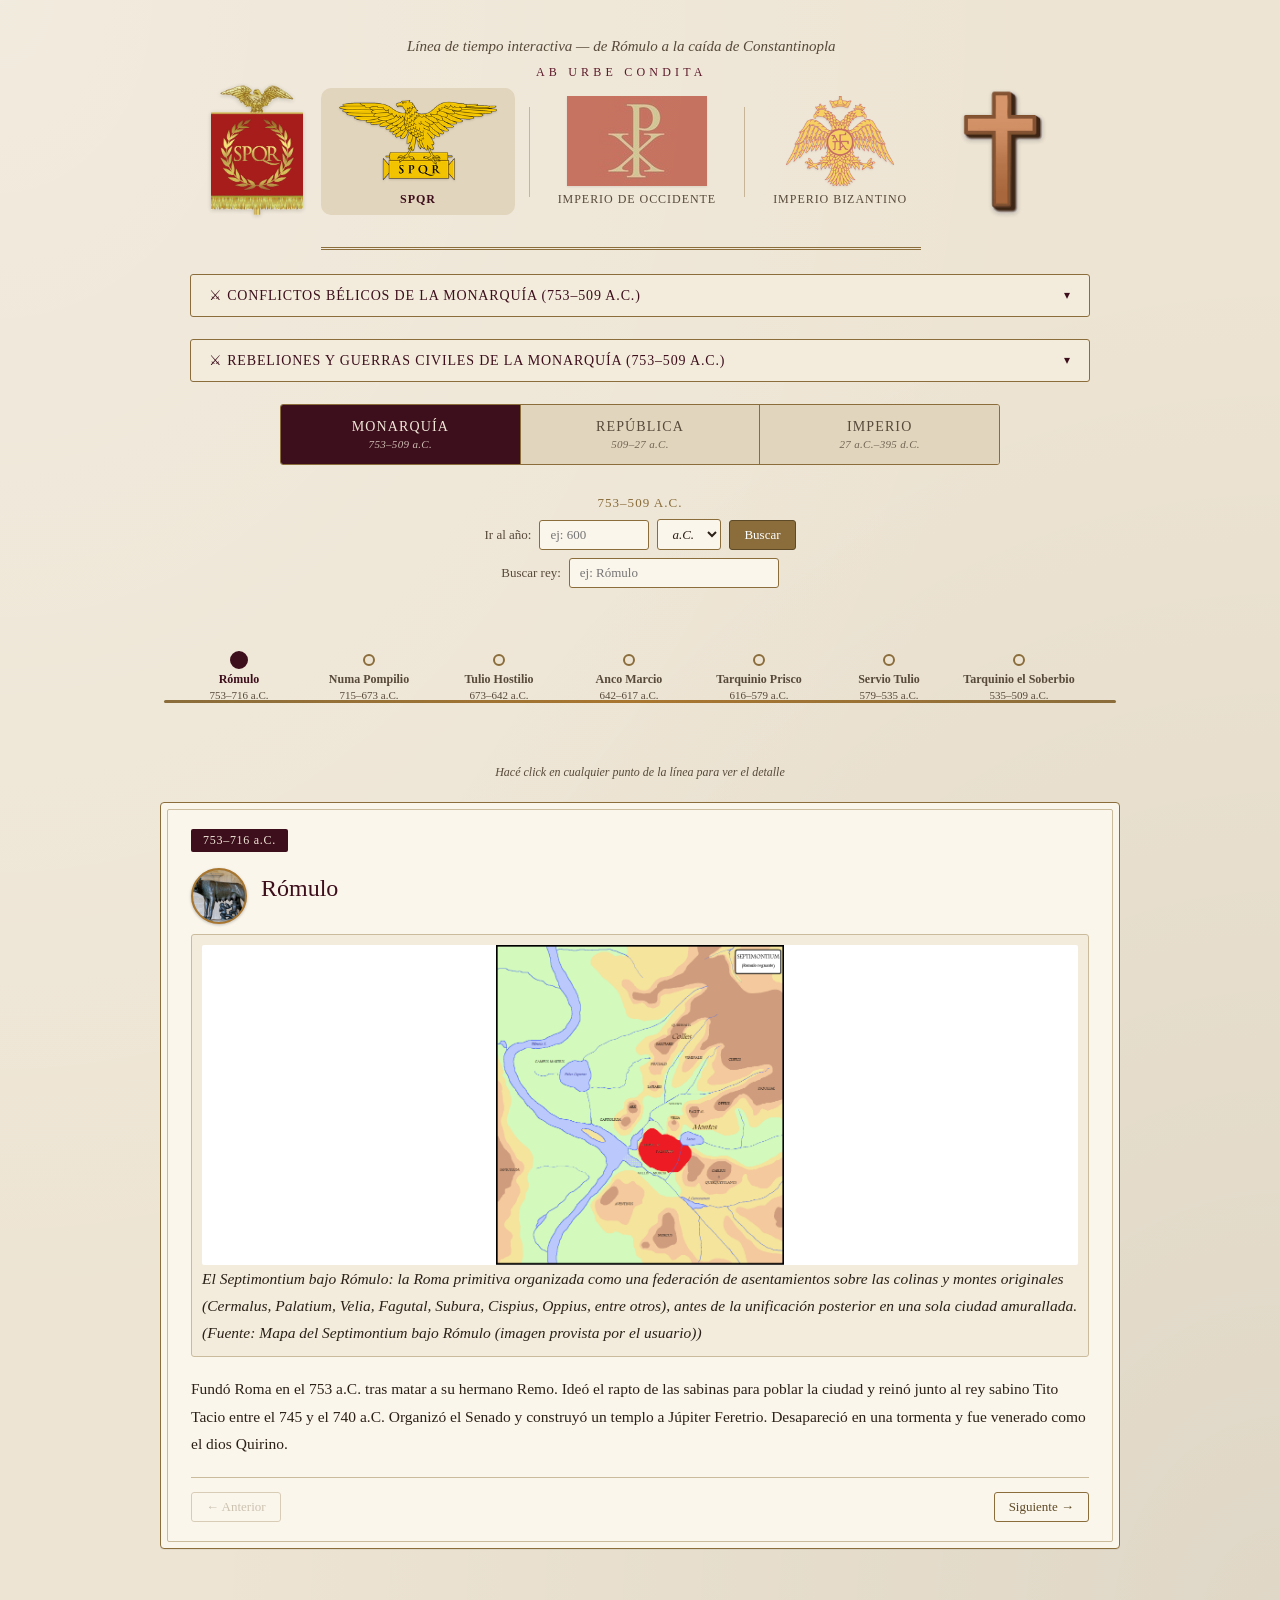
==== index.html @ 136633f2 "Buscador por año en todas las eras, navegacion por teclado, apartado de rebeliones/guerras civiles y" ====
<!DOCTYPE html>
<html lang="es">
<head>
<meta charset="UTF-8">
<meta name="viewport" content="width=device-width, initial-scale=1.0">
<title>La historia de Roma</title>
<link rel="stylesheet" href="css/estilos.css?v=107">
</head>
<body>
<div class="wrap">
  <div class="header-flanked">
    <img class="header-flank-icon" src="assets/img/Estandarte.png" alt="Estandarte de la legión romana con el águila de Júpiter">
    <header>
      <p class="subtitle">Línea de tiempo interactiva — de Rómulo a la caída de Constantinopla</p>
      <p class="eyebrow">Ab urbe condita</p>
      <div class="title-row">
        <button class="top-btn spqr" id="spqrBtn">
          <img src="assets/img/spqr-aguila.png" alt="Águila de Júpiter, símbolo de Roma">
          <span class="top-btn-label">SPQR</span>
        </button>
        <span class="title-divider"></span>
        <button class="top-btn occ" data-era="occidente">
          <img src="assets/img/estandarte-occidente.jpg" alt="Estandarte del Imperio Romano de Occidente">
          <span class="top-btn-label">Imperio de Occidente</span>
        </button>
        <span class="title-divider"></span>
        <button class="top-btn byz" data-era="bizantino">
          <img src="assets/img/aguila-bicefala.png" alt="Águila bicéfala, símbolo del Imperio Bizantino">
          <span class="top-btn-label">Imperio Bizantino</span>
        </button>
      </div>
    </header>
    <img class="header-flank-icon" src="assets/img/cruz.png" alt="Cruz cristiana">
  </div>

  <details class="conflicts-box" id="conflictsBox">
    <summary>⚔ Conflictos bélicos de Roma (753 a.C. – 395 d.C.)</summary>
    <div class="conflicts-inner">
      <div class="conflicts-era" data-era="monarquia">
      <h4>Monarquía (753–509 a.C.)</h4>
      <table class="conflicts-table">
        <tr><th>Conflicto</th><th>Inicio</th><th>Fin</th><th>Ganancia territorial</th></tr>
        <tr><td>Guerra contra los sabinos (rapto de las sabinas)</td><td class="years">750 a.C.</td><td class="years">750 a.C.</td><td>Fusión de comunidades; sin anexión formal</td></tr>
        <tr><td>Guerra contra Alba Longa (Horacios y Curiacios)</td><td class="years">673 a.C.</td><td class="years">673 a.C.</td><td>Destrucción de Alba Longa; su población trasladada a Roma</td></tr>
        <tr><td>Guerras contra los pueblos latinos (Anco Marcio)</td><td class="years">642 a.C.</td><td class="years">617 a.C.</td><td>Territorio hasta la desembocadura del Tíber; fundación de Ostia</td></tr>
        <tr><td>Guerras contra etruscos y sabinos (últimos reyes)</td><td class="years">616 a.C.</td><td class="years">509 a.C.</td><td>Consolidación del Lacio bajo dominio romano</td></tr>
      </table>
      </div>

      <div class="conflicts-era" data-era="republica">
      <h4>República (509–27 a.C.)</h4>
      <table class="conflicts-table">
        <tr><th>Conflicto</th><th>Inicio</th><th>Fin</th><th>Ganancia territorial</th></tr>
        <tr><td>Guerra contra Clusium (Lars Porsena)</td><td class="years">508 a.C.</td><td class="years">507 a.C.</td><td>Ninguna; Roma mantiene su independencia</td></tr>
        <tr><td>Guerra Latina (primera) — batalla del Lago Regilo</td><td class="years">499 a.C.</td><td class="years">493 a.C.</td><td>Foedus Cassianum: alianza con la Liga Latina</td></tr>
        <tr><td>Guerra contra Veyes (primera fase)</td><td class="years">483 a.C.</td><td class="years">474 a.C.</td><td>Tregua sin cambios territoriales</td></tr>
        <tr><td>Guerra contra Veyes (conquista final)</td><td class="years">406 a.C.</td><td class="years">396 a.C.</td><td>Anexión de Veyes y su territorio en Etruria meridional</td></tr>
        <tr><td>Invasión gala (saqueo de Roma)</td><td class="years">390 a.C.</td><td class="years">390 a.C.</td><td>Pérdida temporal de la ciudad; sin cambio territorial neto</td></tr>
        <tr><td>Primera Guerra Samnita</td><td class="years">343 a.C.</td><td class="years">341 a.C.</td><td>Alianza con Capua; influencia en Campania</td></tr>
        <tr><td>Guerra Latina (segunda, disolución de la Liga)</td><td class="years">340 a.C.</td><td class="years">338 a.C.</td><td>Anexión directa del Lacio; fin de la Liga Latina</td></tr>
        <tr><td>Segunda Guerra Samnita</td><td class="years">327 a.C.</td><td class="years">304 a.C.</td><td>Dominio sobre Samnio y el centro de Italia</td></tr>
        <tr><td>Tercera Guerra Samnita</td><td class="years">298 a.C.</td><td class="years">290 a.C.</td><td>Sometimiento definitivo de samnitas, etruscos, umbros y galos senones</td></tr>
        <tr><td>Guerra Pírrica</td><td class="years">280 a.C.</td><td class="years">275 a.C.</td><td>Conquista de la Magna Grecia (sur de Italia, incluida Tarento)</td></tr>
        <tr><td>Primera Guerra Púnica</td><td class="years">264 a.C.</td><td class="years">241 a.C.</td><td>Sicilia (primera provincia); luego Cerdeña y Córcega (238 a.C.)</td></tr>
        <tr><td>Primera Guerra Ilírica</td><td class="years">229 a.C.</td><td class="years">228 a.C.</td><td>Protectorado sobre la costa dálmata</td></tr>
        <tr><td>Guerra de los galos cisalpinos</td><td class="years">225 a.C.</td><td class="years">222 a.C.</td><td>Conquista de la Galia Cisalpina (norte de Italia)</td></tr>
        <tr><td>Segunda Guerra Púnica</td><td class="years">218 a.C.</td><td class="years">201 a.C.</td><td>Hispania (arrebatada a Cartago); Cartago pierde su flota y su imperio</td></tr>
        <tr><td>Segunda Guerra Macedónica</td><td class="years">200 a.C.</td><td class="years">197 a.C.</td><td>"Libertad" de Grecia bajo tutela romana; sin anexión directa aún</td></tr>
        <tr><td>Guerra Siríaca (contra Antíoco III)</td><td class="years">192 a.C.</td><td class="years">188 a.C.</td><td>Paz de Apamea: Antíoco cede Asia Menor (repartida entre Roma, Pérgamo y Rodas)</td></tr>
        <tr><td>Tercera Guerra Macedónica</td><td class="years">171 a.C.</td><td class="years">168 a.C.</td><td>Fin del reino de Macedonia (dividido en cuatro repúblicas clientes)</td></tr>
        <tr><td>Guerras celtibéricas y lusitanas (Viriato, Numancia)</td><td class="years">154 a.C.</td><td class="years">133 a.C.</td><td>Conquista efectiva de gran parte de Hispania</td></tr>
        <tr><td>Cuarta Guerra Macedónica</td><td class="years">150 a.C.</td><td class="years">148 a.C.</td><td>Macedonia anexada como provincia romana</td></tr>
        <tr><td>Tercera Guerra Púnica</td><td class="years">149 a.C.</td><td class="years">146 a.C.</td><td>Destrucción de Cartago; provincia de África</td></tr>
        <tr><td>Guerra Aquea (destrucción de Corinto)</td><td class="years">146 a.C.</td><td class="years">146 a.C.</td><td>Provincia de Acaya (Grecia)</td></tr>
        <tr><td>Guerra de Numancia</td><td class="years">143 a.C.</td><td class="years">133 a.C.</td><td>Consolidación del dominio sobre la Meseta hispana</td></tr>
        <tr><td>Guerra de Aristónico (Pérgamo)</td><td class="years">133 a.C.</td><td class="years">129 a.C.</td><td>Provincia de Asia (antiguo reino de Pérgamo)</td></tr>
        <tr><td>Guerra de Yugurta</td><td class="years">112 a.C.</td><td class="years">105 a.C.</td><td>Numidia dividida; influencia romana reforzada en el norte de África</td></tr>
        <tr><td>Guerra de los Cimbrios y Teutones</td><td class="years">113 a.C.</td><td class="years">101 a.C.</td><td>Ninguna anexión directa; defensa de Italia y la Galia Narbonense</td></tr>
        <tr><td>Guerra Social (itálica)</td><td class="years">91 a.C.</td><td class="years">88 a.C.</td><td>Sin ganancia territorial; ciudadanía romana extendida a los itálicos</td></tr>
        <tr><td>Primera Guerra Mitridática</td><td class="years">89 a.C.</td><td class="years">85 a.C.</td><td>Recuperación de Asia Menor y Grecia</td></tr>
        <tr><td>Guerra contra Sertorio (Hispania)</td><td class="years">80 a.C.</td><td class="years">72 a.C.</td><td>Consolidación del control sobre Hispania</td></tr>
        <tr><td>Tercera Guerra Servil (Espartaco)</td><td class="years">73 a.C.</td><td class="years">71 a.C.</td><td>Ninguna; revuelta de esclavos sofocada en Italia</td></tr>
        <tr><td>Guerra contra los piratas (Pompeyo)</td><td class="years">67 a.C.</td><td class="years">67 a.C.</td><td>Control romano del Mediterráneo</td></tr>
        <tr><td>Tercera Guerra Mitridática</td><td class="years">73 a.C.</td><td class="years">63 a.C.</td><td>Ponto y Bitinia anexados; Siria convertida en provincia (fin del reino seléucida)</td></tr>
        <tr><td>Guerra de las Galias (César)</td><td class="years">58 a.C.</td><td class="years">50 a.C.</td><td>Toda la Galia (Francia, Bélgica actuales) anexada al Imperio</td></tr>
        <tr><td>Guerra Civil de César contra Pompeyo</td><td class="years">49 a.C.</td><td class="years">45 a.C.</td><td>Ninguna; guerra interna por el poder</td></tr>
        <tr><td>Guerra de Alejandría</td><td class="years">48 a.C.</td><td class="years">47 a.C.</td><td>Egipto como reino cliente bajo Cleopatra</td></tr>
        <tr><td>Guerra Civil (Segundo Triunvirato vs. cesaricidas)</td><td class="years">44 a.C.</td><td class="years">42 a.C.</td><td>Ninguna; guerra interna (batalla de Filipos)</td></tr>
        <tr><td>Guerra de Perusia</td><td class="years">41 a.C.</td><td class="years">40 a.C.</td><td>Ninguna; conflicto interno entre triunviros</td></tr>
        <tr><td>Guerra contra Sexto Pompeyo</td><td class="years">42 a.C.</td><td class="years">36 a.C.</td><td>Sicilia recuperada por Octavio</td></tr>
        <tr><td>Guerra final (Octavio vs. Marco Antonio y Cleopatra)</td><td class="years">32 a.C.</td><td class="years">30 a.C.</td><td>Egipto anexado como provincia; fin de la República</td></tr>
      </table>
      </div>

      <div class="conflicts-era" data-era="imperio">
      <h4>Imperio (27 a.C. – 395 d.C.)</h4>
      <table class="conflicts-table">
        <tr><th>Conflicto</th><th>Inicio</th><th>Fin</th><th>Ganancia territorial</th></tr>
        <tr><td>Guerras cántabras (Hispania)</td><td class="years">29 a.C.</td><td class="years">19 a.C.</td><td>Pacificación total de Hispania</td></tr>
        <tr><td>Conquista de los Alpes y Recia</td><td class="years">25 a.C.</td><td class="years">14 a.C.</td><td>Provincias de Recia y los Alpes</td></tr>
        <tr><td>Campañas en Germania (hasta el Elba)</td><td class="years">12 a.C.</td><td class="years">9 d.C.</td><td>Territorio hasta el Elba, perdido tras Teutoburgo</td></tr>
        <tr><td>Desastre de Teutoburgo</td><td class="years">9 d.C.</td><td class="years">9 d.C.</td><td>Pérdida de Germania más allá del Rin</td></tr>
        <tr><td>Conquista de Britania</td><td class="years">43 d.C.</td><td class="years">84 d.C.</td><td>Britania (Inglaterra y Gales) como provincia</td></tr>
        <tr><td>Revuelta judía (primera, destrucción del Templo)</td><td class="years">66 d.C.</td><td class="years">73 d.C.</td><td>Judea consolidada como provincia</td></tr>
        <tr><td>Guerras dácicas de Trajano</td><td class="years">101 d.C.</td><td class="years">106 d.C.</td><td>Provincia de Dacia (actual Rumania)</td></tr>
        <tr><td>Campaña pártica de Trajano</td><td class="years">114 d.C.</td><td class="years">117 d.C.</td><td>Armenia, Mesopotamia y Asiria (abandonadas por Adriano poco después)</td></tr>
        <tr><td>Segunda revuelta judía (Bar Kojba)</td><td class="years">132 d.C.</td><td class="years">136 d.C.</td><td>Judea reorganizada como Siria Palestina; expulsión judía de Jerusalén</td></tr>
        <tr><td>Guerras marcomanas</td><td class="years">166 d.C.</td><td class="years">180 d.C.</td><td>Sin anexión permanente; defensa del Danubio</td></tr>
        <tr><td>Guerra civil (Año de los Cinco Emperadores)</td><td class="years">193 d.C.</td><td class="years">197 d.C.</td><td>Ninguna; conflicto interno</td></tr>
        <tr><td>Campañas párticas de Septimio Severo</td><td class="years">197 d.C.</td><td class="years">198 d.C.</td><td>Mesopotamia septentrional anexada</td></tr>
        <tr><td>Crisis del Siglo III (invasiones y guerras civiles)</td><td class="years">235 d.C.</td><td class="years">284 d.C.</td><td>Pérdidas temporales (Dacia, parte de Germania) y fragmentación (Imperio Galo, Imperio de Palmira), reunificados por Aureliano</td></tr>
        <tr><td>Guerra contra Palmira (Zenobia)</td><td class="years">272 d.C.</td><td class="years">273 d.C.</td><td>Recuperación de Siria, Egipto y Asia Menor</td></tr>
        <tr><td>Guerras de Diocleciano y la Tetrarquía</td><td class="years">296 d.C.</td><td class="years">298 d.C.</td><td>Recuperación de Egipto y frontera persa reforzada</td></tr>
        <tr><td>Guerra civil de Constantino (Puente Milvio)</td><td class="years">312 d.C.</td><td class="years">312 d.C.</td><td>Ninguna; unificación bajo Constantino</td></tr>
        <tr><td>Guerra civil de Constantino contra Licinio</td><td class="years">316 d.C.</td><td class="years">324 d.C.</td><td>Ninguna; reunificación del Imperio bajo un solo emperador</td></tr>
        <tr><td>Batalla de Adrianópolis (contra los godos)</td><td class="years">378 d.C.</td><td class="years">378 d.C.</td><td>Pérdida de control sobre los godos, asentados como foederati en los Balcanes</td></tr>
      </table>
      </div>
    </div>
  </details>

  <details class="conflicts-box" id="civilWarsBox">
    <summary>⚔ Rebeliones y guerras civiles de Roma (753 a.C. – 395 d.C.)</summary>
    <div class="conflicts-inner">
      <div class="conflicts-era" data-era="monarquia">
      <h4>Monarquía (753–509 a.C.)</h4>
      <h5>Rebeliones</h5>
      <table class="conflicts-table">
        <tr><th>Conflicto</th><th>Inicio</th><th>Fin</th><th>Resultado</th></tr>
        <tr><td>Conjura de los hijos de Anco Marcio contra Tarquinio Prisco</td><td class="years">579 a.C.</td><td class="years">579 a.C.</td><td>Tarquinio muere asesinado; le sucede Servio Tulio</td></tr>
        <tr><td>Golpe de Tarquinio el Soberbio y Tulia contra Servio Tulio</td><td class="years">535 a.C.</td><td class="years">535 a.C.</td><td>Servio Tulio asesinado; Tarquinio el Soberbio toma el trono</td></tr>
        <tr><td>Revuelta contra Tarquinio el Soberbio (violación de Lucrecia)</td><td class="years">509 a.C.</td><td class="years">509 a.C.</td><td>Expulsión de los reyes; fin de la Monarquía e inicio de la República</td></tr>
      </table>
      <p class="conflicts-note">No se registran guerras civiles propiamente dichas en este período (sin ejércitos rivales organizados).</p>
      </div>

      <div class="conflicts-era" data-era="republica">
      <h4>República (509–27 a.C.)</h4>
      <h5>Guerras civiles</h5>
      <table class="conflicts-table">
        <tr><th>Conflicto</th><th>Inicio</th><th>Fin</th><th>Resultado</th></tr>
        <tr><td>Primera guerra civil (Mario vs. Sila)</td><td class="years">88 a.C.</td><td class="years">82 a.C.</td><td>Victoria de Sila; dictadura y proscripciones</td></tr>
        <tr><td>Guerra Civil de César contra Pompeyo</td><td class="years">49 a.C.</td><td class="years">45 a.C.</td><td>Victoria de César; dictadura vitalicia</td></tr>
        <tr><td>Guerra Civil (Segundo Triunvirato vs. cesaricidas)</td><td class="years">44 a.C.</td><td class="years">42 a.C.</td><td>Derrota de Bruto y Casio en Filipos</td></tr>
        <tr><td>Guerra contra Sexto Pompeyo</td><td class="years">42 a.C.</td><td class="years">36 a.C.</td><td>Derrota y muerte de Sexto Pompeyo</td></tr>
        <tr><td>Guerra de Perusia</td><td class="years">41 a.C.</td><td class="years">40 a.C.</td><td>Octavio derrota a Lucio Antonio</td></tr>
        <tr><td>Guerra final (Octavio vs. Marco Antonio y Cleopatra)</td><td class="years">32 a.C.</td><td class="years">30 a.C.</td><td>Victoria de Octavio; fin de la República</td></tr>
      </table>
      <h5>Rebeliones</h5>
      <table class="conflicts-table">
        <tr><th>Conflicto</th><th>Inicio</th><th>Fin</th><th>Resultado</th></tr>
        <tr><td>Primera secesión de la plebe</td><td class="years">494 a.C.</td><td class="years">494 a.C.</td><td>Creación del tribunado de la plebe</td></tr>
        <tr><td>Conjura de Espurio Casio (aspiración a la realeza)</td><td class="years">485 a.C.</td><td class="years">485 a.C.</td><td>Casio ejecutado por el Senado</td></tr>
        <tr><td>Segunda secesión de la plebe (caída del Decenvirato)</td><td class="years">449 a.C.</td><td class="years">449 a.C.</td><td>Fin del segundo decenvirato; se confirman las Leyes de las XII Tablas</td></tr>
        <tr><td>Conjura de Espurio Melio (aspiración a la realeza)</td><td class="years">439 a.C.</td><td class="years">439 a.C.</td><td>Melio muerto por orden del dictador Cincinato</td></tr>
        <tr><td>Tercera secesión de la plebe</td><td class="years">342 a.C.</td><td class="years">342 a.C.</td><td>Reformas Genucias; acceso plebeyo garantizado al consulado</td></tr>
        <tr><td>Cuarta secesión de la plebe (Lex Hortensia)</td><td class="years">287 a.C.</td><td class="years">287 a.C.</td><td>Fin del Conflicto de los Órdenes; los plebiscitos obtienen fuerza de ley</td></tr>
        <tr><td>Guerra Social (itálica)</td><td class="years">91 a.C.</td><td class="years">88 a.C.</td><td>Ciudadanía romana extendida a los aliados itálicos</td></tr>
        <tr><td>Conjura de Catilina</td><td class="years">63 a.C.</td><td class="years">62 a.C.</td><td>Conjura descubierta por Cicerón; Catilina muere en batalla</td></tr>
      </table>
      </div>

      <div class="conflicts-era" data-era="imperio">
      <h4>Imperio (27 a.C. – 395 d.C.)</h4>
      <h5>Guerras civiles</h5>
      <table class="conflicts-table">
        <tr><th>Conflicto</th><th>Inicio</th><th>Fin</th><th>Resultado</th></tr>
        <tr><td>Guerra Civil del Año de los Cuatro Emperadores</td><td class="years">68 d.C.</td><td class="years">69 d.C.</td><td>Vespasiano se impone; nueva dinastía Flavia</td></tr>
        <tr><td>Guerra Civil (Año de los Cinco Emperadores)</td><td class="years">193 d.C.</td><td class="years">197 d.C.</td><td>Victoria de Septimio Severo; nueva dinastía Severa</td></tr>
        <tr><td>Crisis del Siglo III (usurpaciones militares)</td><td class="years">235 d.C.</td><td class="years">284 d.C.</td><td>Fragmentación del Imperio; reunificado por Aureliano y Diocleciano</td></tr>
        <tr><td>Guerra Civil de Constantino (Puente Milvio)</td><td class="years">312 d.C.</td><td class="years">312 d.C.</td><td>Constantino derrota a Majencio; control de Occidente</td></tr>
        <tr><td>Guerra Civil de Constantino contra Licinio</td><td class="years">316 d.C.</td><td class="years">324 d.C.</td><td>Constantino reunifica el Imperio bajo su único mando</td></tr>
        <tr><td>Usurpación de Magnencio contra Constancio II</td><td class="years">350 d.C.</td><td class="years">353 d.C.</td><td>Magnencio derrotado; se suicida</td></tr>
        <tr><td>Usurpación de Procopio contra Valente</td><td class="years">365 d.C.</td><td class="years">366 d.C.</td><td>Procopio capturado y ejecutado</td></tr>
        <tr><td>Usurpación de Magno Máximo</td><td class="years">383 d.C.</td><td class="years">388 d.C.</td><td>Derrotado por Teodosio I y ejecutado</td></tr>
        <tr><td>Guerra Civil contra Eugenio (batalla del Frígido)</td><td class="years">392 d.C.</td><td class="years">394 d.C.</td><td>Teodosio I vence; último emperador en gobernar el Imperio unificado</td></tr>
      </table>
      <h5>Rebeliones</h5>
      <table class="conflicts-table">
        <tr><th>Conflicto</th><th>Inicio</th><th>Fin</th><th>Resultado</th></tr>
        <tr><td>Revuelta de Panonia e Ilírico (Bellum Batonianum)</td><td class="years">6 d.C.</td><td class="years">9 d.C.</td><td>Sofocada tras un gran esfuerzo militar; Panonia e Iliria aseguradas</td></tr>
        <tr><td>Motín de las legiones del Rin y Panonia</td><td class="years">14 d.C.</td><td class="years">14 d.C.</td><td>Sofocado por Germánico y Druso; sin cambio de poder</td></tr>
        <tr><td>Conjuración de Sejano</td><td class="years">31 d.C.</td><td class="years">31 d.C.</td><td>Sejano ejecutado por orden de Tiberio</td></tr>
        <tr><td>Revuelta de Escriboniano contra Claudio</td><td class="years">42 d.C.</td><td class="years">42 d.C.</td><td>Sofocada en pocos días; Escriboniano se suicida</td></tr>
        <tr><td>Revuelta de Boudica en Britania</td><td class="years">60 d.C.</td><td class="years">61 d.C.</td><td>Sofocada por Suetonio Paulino</td></tr>
        <tr><td>Conjura de Pisón contra Nerón</td><td class="years">65 d.C.</td><td class="years">65 d.C.</td><td>Conjura descubierta; ejecuciones masivas (incluido Séneca)</td></tr>
        <tr><td>Revuelta de los bátavos (Civilis)</td><td class="years">69 d.C.</td><td class="years">70 d.C.</td><td>Sofocada por Cerial; los bátavos permanecen aliados de Roma</td></tr>
        <tr><td>Revuelta de Saturnino en Germania</td><td class="years">89 d.C.</td><td class="years">89 d.C.</td><td>Sofocada por Domiciano</td></tr>
        <tr><td>Usurpación de Avidio Casio</td><td class="years">175 d.C.</td><td class="years">175 d.C.</td><td>Asesinado por sus propios oficiales</td></tr>
      </table>
      </div>
    </div>
  </details>

  <details class="conflicts-box" id="conflictsBoxOccidente" style="display:none;">
    <summary>⚔ Conflictos bélicos del Imperio de Occidente (395–476 d.C.)</summary>
    <div class="conflicts-inner">
      <h4>Imperio de Occidente (395–476 d.C.)</h4>
      <table class="conflicts-table">
        <tr><th>Conflicto</th><th>Inicio</th><th>Fin</th><th>Ganancia territorial</th></tr>
        <tr><td>Saqueo de Roma por Alarico (visigodos)</td><td class="years">408 d.C.</td><td class="years">410 d.C.</td><td>Pérdida de prestigio; visigodos se asientan luego en Aquitania (418 d.C.)</td></tr>
        <tr><td>Invasión de vándalos, alanos y suevos en Hispania</td><td class="years">409 d.C.</td><td class="years">411 d.C.</td><td>Pérdida de control directo sobre gran parte de Hispania</td></tr>
        <tr><td>Conquista vándala del norte de África</td><td class="years">429 d.C.</td><td class="years">439 d.C.</td><td>Pérdida definitiva de África (incluida Cartago)</td></tr>
        <tr><td>Invasión de Atila y los hunos en la Galia</td><td class="years">451 d.C.</td><td class="years">451 d.C.</td><td>Ninguna pérdida territorial (victoria en los Campos Cataláunicos)</td></tr>
        <tr><td>Saqueo de Roma por Genserico (vándalos)</td><td class="years">455 d.C.</td><td class="years">455 d.C.</td><td>Ninguna anexión; segundo saqueo de la ciudad</td></tr>
        <tr><td>Expedición fallida contra los vándalos</td><td class="years">468 d.C.</td><td class="years">468 d.C.</td><td>Fracaso; pérdida definitiva de esperanzas de recuperar África</td></tr>
        <tr><td>Caída del Imperio de Occidente (Odoacro depone a Rómulo Augústulo)</td><td class="years">476 d.C.</td><td class="years">476 d.C.</td><td>Italia pasa a manos de Odoacro; fin del Imperio de Occidente</td></tr>
      </table>
    </div>
  </details>

  <details class="conflicts-box" id="civilWarsBoxOccidente" style="display:none;">
    <summary>⚔ Rebeliones y guerras civiles del Imperio de Occidente (395–476 d.C.)</summary>
    <div class="conflicts-inner">
      <h4>Imperio de Occidente (395–476 d.C.)</h4>
      <h5>Guerras civiles</h5>
      <table class="conflicts-table">
        <tr><th>Conflicto</th><th>Inicio</th><th>Fin</th><th>Resultado</th></tr>
        <tr><td>Usurpación de Constantino III en Britania y la Galia</td><td class="years">407 d.C.</td><td class="years">411 d.C.</td><td>Capturado y ejecutado por orden de Honorio</td></tr>
        <tr><td>Usurpación de Jovino en la Galia</td><td class="years">411 d.C.</td><td class="years">413 d.C.</td><td>Derrotado con apoyo visigodo; ejecutado</td></tr>
        <tr><td>Usurpación de Juan (Ioannes)</td><td class="years">423 d.C.</td><td class="years">425 d.C.</td><td>Derrocado; Valentiniano III impuesto con apoyo de Oriente</td></tr>
      </table>
      <h5>Rebeliones</h5>
      <table class="conflicts-table">
        <tr><th>Conflicto</th><th>Inicio</th><th>Fin</th><th>Resultado</th></tr>
        <tr><td>Revueltas de los bagaudas en la Galia</td><td class="years">435 d.C.</td><td class="years">437 d.C.</td><td>Sofocadas parcialmente por Aecio</td></tr>
        <tr><td>Asesinato de Aecio por Valentiniano III</td><td class="years">454 d.C.</td><td class="years">454 d.C.</td><td>Valentiniano III asesinado a su vez meses después por partidarios de Aecio</td></tr>
        <tr><td>Golpes de estado de Ricimero (deposición de emperadores)</td><td class="years">456 d.C.</td><td class="years">472 d.C.</td><td>Sucesivos emperadores títere depuestos o asesinados (Avito, Mayoriano, Antemio)</td></tr>
        <tr><td>Golpe de Orestes contra Julio Nepote</td><td class="years">475 d.C.</td><td class="years">475 d.C.</td><td>Orestes corona a su hijo Rómulo Augústulo</td></tr>
        <tr><td>Revuelta de Odoacro contra Orestes</td><td class="years">476 d.C.</td><td class="years">476 d.C.</td><td>Orestes ejecutado; Rómulo Augústulo depuesto, fin del Imperio de Occidente</td></tr>
      </table>
    </div>
  </details>

  <details class="conflicts-box" id="conflictsBoxBizantino" style="display:none;">
    <summary>⚔ Conflictos bélicos del Imperio Bizantino (395–1453 d.C.)</summary>
    <div class="conflicts-inner">
      <h4>Imperio Bizantino (395–1453 d.C.)</h4>
      <table class="conflicts-table">
        <tr><th>Conflicto</th><th>Inicio</th><th>Fin</th><th>Ganancia territorial</th></tr>
        <tr><td>Guerra contra los hunos de Atila (tributos)</td><td class="years">441 d.C.</td><td class="years">447 d.C.</td><td>Ninguna; pago de tributos para evitar invasión</td></tr>
        <tr><td>Guerra vándala (reconquista del norte de África)</td><td class="years">533 d.C.</td><td class="years">534 d.C.</td><td>Norte de África (antiguo reino vándalo) recuperado</td></tr>
        <tr><td>Guerra gótica (reconquista de Italia)</td><td class="years">535 d.C.</td><td class="years">554 d.C.</td><td>Italia y Sicilia recuperadas (devastadas por la guerra)</td></tr>
        <tr><td>Guerra contra los visigodos (sur de Hispania)</td><td class="years">552 d.C.</td><td class="years">555 d.C.</td><td>Franja costera del sur de Hispania (Spania)</td></tr>
        <tr><td>Guerras contra los lombardos en Italia</td><td class="years">568 d.C.</td><td class="years">605 d.C.</td><td>Pérdida progresiva del norte y centro de Italia</td></tr>
        <tr><td>Guerra romano-sasánida (Focas/Heraclio)</td><td class="years">602 d.C.</td><td class="years">628 d.C.</td><td>Recuperación de Siria, Egipto y Palestina (perdidos y reconquistados)</td></tr>
        <tr><td>Conquistas árabes (Siria, Egipto, Palestina)</td><td class="years">634 d.C.</td><td class="years">642 d.C.</td><td>Pérdida definitiva de Siria, Palestina y Egipto</td></tr>
        <tr><td>Primer asedio árabe de Constantinopla</td><td class="years">674 d.C.</td><td class="years">678 d.C.</td><td>Ninguna pérdida; ciudad defendida con fuego griego</td></tr>
        <tr><td>Segundo asedio árabe de Constantinopla</td><td class="years">717 d.C.</td><td class="years">718 d.C.</td><td>Ninguna pérdida; asedio rechazado</td></tr>
        <tr><td>Guerras búlgaro-bizantinas (Krum)</td><td class="years">811 d.C.</td><td class="years">814 d.C.</td><td>Pérdidas territoriales en los Balcanes; muerte de Nicéforo I</td></tr>
        <tr><td>Conquista árabe de Sicilia</td><td class="years">827 d.C.</td><td class="years">902 d.C.</td><td>Pérdida definitiva de Sicilia</td></tr>
        <tr><td>Guerras búlgaro-bizantinas (Basilio II)</td><td class="years">986 d.C.</td><td class="years">1018 d.C.</td><td>Anexión completa de Bulgaria</td></tr>
        <tr><td>Guerra contra los normandos en Italia</td><td class="years">1041 d.C.</td><td class="years">1071 d.C.</td><td>Pérdida definitiva del sur de Italia (Bari, última plaza)</td></tr>
        <tr><td>Batalla de Manzikert (contra los selyúcidas)</td><td class="years">1071 d.C.</td><td class="years">1071 d.C.</td><td>Pérdida de la mayor parte de Anatolia central</td></tr>
        <tr><td>Primera Cruzada (apoyo bizantino)</td><td class="years">1096 d.C.</td><td class="years">1099 d.C.</td><td>Recuperación de la costa occidental de Anatolia</td></tr>
        <tr><td>Guerras contra los normandos (Manuel I)</td><td class="years">1147 d.C.</td><td class="years">1158 d.C.</td><td>Sin ganancias permanentes; intentos fallidos en el sur de Italia</td></tr>
        <tr><td>Cuarta Cruzada (saqueo de Constantinopla)</td><td class="years">1203 d.C.</td><td class="years">1204 d.C.</td><td>Pérdida de Constantinopla; fragmentación en Nicea, Epiro y Trebisonda, más el Imperio Latino</td></tr>
        <tr><td>Reconquista de Constantinopla (Nicea)</td><td class="years">1259 d.C.</td><td class="years">1261 d.C.</td><td>Restauración del Imperio Bizantino con capital en Constantinopla</td></tr>
        <tr><td>Guerras civiles paleólogas</td><td class="years">1321 d.C.</td><td class="years">1357 d.C.</td><td>Pérdidas territoriales; entrada de mercenarios otomanos en Europa (1354)</td></tr>
        <tr><td>Conquista otomana de los Balcanes bizantinos</td><td class="years">1354 d.C.</td><td class="years">1430 d.C.</td><td>Pérdida progresiva de Tracia, Macedonia y Tesalónica</td></tr>
        <tr><td>Caída de Constantinopla</td><td class="years">1453 d.C.</td><td class="years">1453 d.C.</td><td>Fin definitivo del Imperio Romano/Bizantino; Constantinopla pasa a manos otomanas</td></tr>
      </table>
    </div>
  </details>

  <details class="conflicts-box" id="civilWarsBoxBizantino" style="display:none;">
    <summary>⚔ Rebeliones y guerras civiles del Imperio Bizantino (395–1453 d.C.)</summary>
    <div class="conflicts-inner">
      <h4>Imperio Bizantino (395–1453 d.C.)</h4>
      <h5>Guerras civiles</h5>
      <table class="conflicts-table">
        <tr><th>Conflicto</th><th>Inicio</th><th>Fin</th><th>Resultado</th></tr>
        <tr><td>Revuelta de los Heraclii contra Focas</td><td class="years">608 d.C.</td><td class="years">610 d.C.</td><td>Focas depuesto y ejecutado; Heraclio proclamado emperador</td></tr>
        <tr><td>Restauración y venganza de Justiniano II</td><td class="years">705 d.C.</td><td class="years">705 d.C.</td><td>Recupera el trono con apoyo búlgaro; ejecuta a sus rivales</td></tr>
        <tr><td>Usurpación de Artabasdo contra Constantino V</td><td class="years">741 d.C.</td><td class="years">743 d.C.</td><td>Constantino V recupera el trono; Artabasdo cegado</td></tr>
        <tr><td>Revuelta de Tomás el Eslavo contra Miguel II</td><td class="years">821 d.C.</td><td class="years">823 d.C.</td><td>Sofocada; Tomás capturado y ejecutado</td></tr>
        <tr><td>Revuelta de Bardas Esclero y Bardas Focas contra Basilio II</td><td class="years">976 d.C.</td><td class="years">989 d.C.</td><td>Sofocada con ayuda de la Rus de Kiev</td></tr>
        <tr><td>Rivalidad entre Nicea, Epiro y Trebisonda por el trono bizantino</td><td class="years">1204 d.C.</td><td class="years">1261 d.C.</td><td>Nicea se impone y recupera Constantinopla</td></tr>
        <tr><td>Guerra civil entre Juan V y Juan VI Cantacuceno</td><td class="years">1341 d.C.</td><td class="years">1347 d.C.</td><td>Victoria de Juan VI, luego co-emperador junto a Juan V</td></tr>
        <tr><td>Guerra civil entre Juan V y Andrónico IV/Juan VII</td><td class="years">1373 d.C.</td><td class="years">1390 d.C.</td><td>Sucesivas deposiciones y restauraciones; el imperio queda muy debilitado</td></tr>
      </table>
      <h5>Rebeliones</h5>
      <table class="conflicts-table">
        <tr><th>Conflicto</th><th>Inicio</th><th>Fin</th><th>Resultado</th></tr>
        <tr><td>Revuelta de Gainas</td><td class="years">399 d.C.</td><td class="years">400 d.C.</td><td>Sofocada; Gainas muere huyendo</td></tr>
        <tr><td>Motín de Nika contra Justiniano I</td><td class="years">532 d.C.</td><td class="years">532 d.C.</td><td>Sofocado por Belisario; miles de muertos, Justiniano se mantiene en el trono</td></tr>
        <tr><td>Primer derrocamiento de Justiniano II (revuelta de Leoncio)</td><td class="years">695 d.C.</td><td class="years">695 d.C.</td><td>Justiniano II mutilado y exiliado</td></tr>
        <tr><td>Derrocamiento de Leoncio por Tiberio III</td><td class="years">698 d.C.</td><td class="years">698 d.C.</td><td>Leoncio depuesto y recluido en un monasterio</td></tr>
        <tr><td>Revuelta que derroca definitivamente a Justiniano II</td><td class="years">711 d.C.</td><td class="years">711 d.C.</td><td>Justiniano II capturado y ejecutado</td></tr>
        <tr><td>Asesinato de Miguel III y usurpación de Basilio I</td><td class="years">867 d.C.</td><td class="years">867 d.C.</td><td>Basilio I funda la dinastía macedonia</td></tr>
        <tr><td>Usurpación de Andrónico I Comneno (reinado de terror)</td><td class="years">1182 d.C.</td><td class="years">1185 d.C.</td><td>Derrocado y linchado por el pueblo de Constantinopla</td></tr>
        <tr><td>Derrocamiento de Isaac II por Alejo III</td><td class="years">1195 d.C.</td><td class="years">1195 d.C.</td><td>Isaac II cegado y encarcelado</td></tr>
        <tr><td>Golpe de Alejo V Murzuflo contra Alejo IV</td><td class="years">1204 d.C.</td><td class="years">1204 d.C.</td><td>Facilita el saqueo de Constantinopla por la Cuarta Cruzada</td></tr>
      </table>
    </div>
  </details>

  <div class="eras" id="eras">
    <button class="era-btn" data-era="monarquia">Monarquía<span class="era-sub">753–509 a.C.</span></button>
    <button class="era-btn" data-era="republica">República<span class="era-sub">509–27 a.C.</span></button>
    <button class="era-btn" data-era="imperio">Imperio<span class="era-sub">27 a.C.–395 d.C.</span></button>
  </div>

  <div class="jumpbar" id="jumpbar" style="display:none;">
    <p class="jump-range" id="jumpRange">509–27 a.C.</p>
    <div class="jumpbar-row" id="jumpYearRow">
      <label for="jumpYear">Ir al año:</label>
      <input type="number" id="jumpYear" placeholder="ej: 218" min="27" max="509">
      <select id="jumpYearSuffix" class="jumpbar-era"></select>
      <button id="jumpBtn">Buscar</button>
    </div>
    <div class="jumpbar-row">
      <label for="jumpConsul" id="jumpSearchLabel">Buscar cónsul:</label>
      <input type="text" id="jumpConsul" placeholder="ej: Julio César" autocomplete="off">
    </div>
    <div class="consul-results" id="consulResults"></div>
  </div>

  <div class="rail-container">
    <div class="rail-scroll" id="railScroll">
      <div class="rail" id="rail"></div>
    </div>
  </div>
  <p class="hint">Hacé click en cualquier punto de la línea para ver el detalle</p>

  <div class="card" id="card">
    <span class="periodo" id="cardPeriodo"></span>
    <div class="titulo-row">
      <div class="portrait-circle" id="cardPortrait"></div>
      <div class="portrait-mini-group hidden" id="cardPortraitLeftGroup">
        <span class="portrait-circle"><img id="cardPortraitLeftImg" alt=""></span>
        <span class="portrait-mini-caption" id="cardPortraitLeftCaption"></span>
      </div>
      <h2 id="cardTitulo"></h2>
      <div class="portrait-mini-group hidden" id="cardPortraitRightGroup" style="margin-left:auto;">
        <span class="portrait-circle"><img id="cardPortraitRightImg" alt=""></span>
        <span class="portrait-mini-caption" id="cardPortraitRightCaption"></span>
      </div>
    </div>
    <div class="map-box" id="mapBox" style="display:none;">
      <img id="cardMapa" alt="Mapa del territorio romano">
      <p class="map-caption" id="cardMapaCaption"></p>
    </div>
    <p id="cardTexto"></p>
    <div class="navbtns">
      <button class="navbtn" id="prevBtn">&larr; Anterior</button>
      <button class="navbtn" id="nextBtn">Siguiente &rarr;</button>
    </div>
  </div>
</div>
<script src="js/datos.js?v=111"></script>
<script src="js/mapas.js?v=103"></script>
<script src="js/app.js?v=108"></script>
</body>
</html>
---- css/estilos.css ----
@font-face {
    font-family: 'Trajan-ish';
  }
  :root{
    --pergamino: #ede4d3;
    --pergamino2: #e2d5bd;
    --piedra: #cabb9c;
    --bronce: #8a6d3b;
    --bronce-dark: #5e4a26;
    --purpura: #5c1a2b;
    --purpura-dark: #3d0f1c;
    --tinta: #2b2117;
    --tinta-suave: #574a3a;
    --oro: #a9762f;
  }
  body.byz-theme{
    --pergamino: #f6ecd8;
    --pergamino2: #efdfbb;
    --piedra: #ddc48f;
    --bronce: #9c1c2b;
    --bronce-dark: #6e1019;
    --purpura: #6a2280;
    --purpura-dark: #3d1350;
    --tinta: #2a1620;
    --tinta-suave: #5a3a4d;
    --oro: #c9982c;
  }
  body{ transition: background-color 0.3s; }
  *{box-sizing:border-box;}
  html,body{
    margin:0;padding:0;
    background: var(--pergamino);
    color: var(--tinta);
    font-family: Georgia, 'Times New Roman', serif;
  }
  body{
    background-image:
      radial-gradient(ellipse at top left, rgba(255,255,255,0.25), transparent 60%),
      radial-gradient(ellipse at bottom right, rgba(0,0,0,0.06), transparent 60%);
  }
  .wrap{max-width:1000px;margin:0 auto;padding:28px 20px 80px;}

  .header-flanked{
    display:flex;
    align-items:center;
    justify-content:center;
    justify-content:safe center;
    gap: 18px;
    overflow-x: auto;
    overflow-y: hidden;
    padding-bottom: 2px;
  }
  .header-flanked header{
    flex: 0 0 auto;
  }
  .header-flank-icon{
    flex: 0 0 auto;
    height: 130px;
    width: auto;
    border-radius: 4px;
    filter: drop-shadow(0 1px 2px rgba(0,0,0,0.2));
    opacity: 0.9;
  }

  header{
    text-align:center;
    padding: 10px 0 26px;
    border-bottom: 3px double var(--bronce);
    margin-bottom: 22px;
  }
  .eyebrow{
    letter-spacing: 0.35em;
    font-size: 12px;
    color: var(--purpura);
    text-transform: uppercase;
    margin: 0 0 8px;
    font-family: Georgia, serif;
  }
  .subtitle{
    color: var(--tinta-suave);
    font-size: 15px;
    font-style: italic;
    margin: 0 0 10px;
  }
  .title-row{
    display:flex;
    align-items:center;
    justify-content:center;
    gap: 14px;
    flex-wrap: wrap;
    margin: 0 0 6px;
  }
  .title-divider{
    width: 1px;
    height: 90px;
    background: var(--bronce);
    opacity: 0.4;
  }
  .top-btn{
    flex: 0 0 auto;
    background: none;
    border: none;
    padding: 8px 14px;
    border-radius: 10px;
    cursor: pointer;
    transition: background 0.2s, opacity 0.2s;
    display:flex;
    flex-direction:column;
    align-items:center;
    gap:6px;
  }
  .top-btn img{
    height: 90px;
    width: auto;
    display:block;
    filter: drop-shadow(0 1px 1px rgba(0,0,0,0.15));
    opacity: 0.55;
    transition: opacity 0.2s;
  }
  .top-btn:hover img{ opacity: 0.8; }
  .top-btn .top-btn-label{
    font-family: 'Cinzel', Georgia, serif;
    font-size: 12px;
    letter-spacing: 0.08em;
    text-transform: uppercase;
    color: var(--tinta-suave);
  }
  .top-btn:hover{ background: var(--pergamino2); }
  .top-btn.active{ background: var(--pergamino2); }
  .top-btn.active img{ opacity: 1; }
  .top-btn.active .top-btn-label{ color: var(--purpura-dark); font-weight:bold; }
  @media (max-width: 480px){
    .title-row{ gap:8px; }
    .top-btn img{ height:60px; }
    .top-btn .top-btn-label{ font-size:10px; }
    .title-divider{ height:60px; }
  }

  /* Conflictos bélicos (sección colapsable, arriba de la barra de eras) */
  .conflicts-box{
    max-width: 900px;
    margin: 0 auto 22px;
    border: 1px solid var(--bronce);
    border-radius: 3px;
    background: #f3ecdd;
  }
  .conflicts-box summary{
    cursor: pointer;
    list-style: none;
    padding: 12px 18px;
    font-family: 'Cinzel', Georgia, serif;
    font-size: 14px;
    letter-spacing: 0.06em;
    text-transform: uppercase;
    color: var(--purpura-dark);
    display:flex;
    align-items:center;
    justify-content:space-between;
  }
  .conflicts-box summary::-webkit-details-marker{ display:none; }
  .conflicts-box summary::after{
    content: '▾';
    font-size: 12px;
    transition: transform 0.2s;
  }
  .conflicts-box[open] summary::after{ transform: rotate(180deg); }
  .conflicts-box summary:hover{ background: var(--piedra); }
  .conflicts-inner{
    padding: 4px 18px 18px;
    max-height: 480px;
    overflow-y: auto;
    border-top: 1px solid var(--piedra);
  }
  .conflicts-inner h4{
    font-family: 'Cinzel', Georgia, serif;
    font-size: 14px;
    color: var(--purpura-dark);
    margin: 18px 0 8px;
    letter-spacing: 0.04em;
  }
  .conflicts-inner h4:first-child{ margin-top: 14px; }
  .conflicts-inner h5{
    font-family: Georgia, serif;
    font-style: italic;
    font-size: 12.5px;
    color: var(--tinta-suave);
    margin: 8px 0 4px;
    letter-spacing: 0.02em;
  }
  .conflicts-inner .conflicts-note{
    font-size: 12px;
    font-style: italic;
    color: var(--tinta-suave);
    margin: 6px 0 0;
  }
  .conflicts-table{
    width: 100%;
    border-collapse: collapse;
    font-size: 12.5px;
    line-height: 1.5;
  }
  .conflicts-table th{
    text-align:left;
    background: var(--pergamino2);
    padding: 6px 8px;
    border: 1px solid var(--piedra);
    font-weight:bold;
    color: var(--tinta);
  }
  .conflicts-table td{
    padding: 6px 8px;
    border: 1px solid var(--piedra);
    vertical-align: top;
    color: var(--tinta);
  }
  .conflicts-table td.years{ white-space:nowrap; }
  @media (max-width: 640px){
    .conflicts-table{ font-size: 11px; }
    .conflicts-inner{ max-height: 380px; }
  }

  /* Retrato / avatar de iniciales */
  .titulo-row{
    display:flex;
    align-items:center;
    gap:14px;
    margin: 4px 0 10px;
  }
  .portrait-circle{
    flex: 0 0 auto;
    width: 56px;
    height: 56px;
    border-radius: 50%;
    display:flex;
    align-items:center;
    justify-content:center;
    font-family: 'Cinzel', Georgia, serif;
    font-weight: bold;
    font-size: 18px;
    color: #f6ecd8;
    border: 2px solid var(--oro);
    box-shadow: 0 1px 3px rgba(0,0,0,0.25);
    overflow: hidden;
    position: relative;
    flex-shrink: 0;
  }
  .portrait-circle.hidden{ display:none; }
  .portrait-circle img{
    position:absolute; inset:0;
    width:100%; height:100%;
    object-fit: cover;
    opacity: 0;
    transition: opacity 0.2s;
  }
  .titulo-row h2{ margin: 0; }
  @media (max-width: 480px){
    .portrait-circle{ width:44px; height:44px; font-size:15px; }
  }
  .portrait-mini-group{
    display: flex;
    flex-direction: column;
    align-items: center;
    gap: 4px;
    flex-shrink: 0;
  }
  .portrait-mini-group.hidden{ display:none; }
  .portrait-mini-group .portrait-circle{
    width: 48px;
    height: 48px;
    font-size: 15px;
  }
  .portrait-mini-group .portrait-circle .portrait-abbr{
    font-size: 13px;
    line-height: 1;
    letter-spacing: 0.02em;
  }
  .portrait-mini-caption{
    font-size: 13px;
    font-family: 'Cinzel', Georgia, serif;
    color: var(--oro, #b8935a);
    letter-spacing: 0.03em;
    white-space: nowrap;
  }

  /* Era tabs */
  .eras{
    display:flex;
    gap:0;
    justify-content:center;
    margin: 0 0 30px;
    border: 1px solid var(--bronce);
    border-radius: 3px;
    overflow:hidden;
    max-width: 720px;
    margin-left:auto;margin-right:auto;
  }
  .era-btn{
    flex:1;
    background: var(--pergamino2);
    border:none;
    border-right: 1px solid var(--bronce);
    padding: 14px 10px;
    font-family: Georgia, serif;
    font-size: 14px;
    letter-spacing: 0.08em;
    text-transform: uppercase;
    color: var(--tinta-suave);
    cursor: pointer;
    transition: background 0.2s, color 0.2s;
  }
  .era-btn:last-child{border-right:none;}
  .era-btn:hover{ background: var(--piedra); }
  .era-btn.active{
    background: var(--purpura-dark);
    color: #f1e6d8;
  }
  .era-sub{
    display:block;
    font-size:11px;
    font-weight:normal;
    letter-spacing:0.03em;
    opacity:0.8;
    margin-top:3px;
    text-transform:none;
    font-style: italic;
  }

  /* Timeline rail */
  .rail-container{
    position:relative;
    margin: 0 0 20px;
  }
  .rail-scroll{
    overflow-x:auto;
    padding: 10px 4px 22px;
  }
  .rail{
    position:relative;
    display:flex;
    align-items:flex-end;
    min-width: max-content;
    padding: 30px 10px 0;
  }
  .rail.has-groups{ padding-top: 64px; }
  .rail-groups-svg{
    position:absolute;
    top:0; left:0;
    overflow:visible;
    pointer-events:none;
  }
  .rail-brace-path{
    fill:none;
    stroke: var(--bronce);
    stroke-width:1.5;
  }
  .rail-brace-label{
    font-family: 'Cinzel', Georgia, serif;
    font-size:10.5px;
    letter-spacing:0.02em;
    fill: var(--bronce);
  }
  .rail::before{
    content:'';
    position:absolute;
    left:0;right:0;bottom:26px;
    height:3px;
    background: linear-gradient(to right, var(--bronce), var(--oro), var(--bronce));
    border-radius:2px;
  }
  .tick{
    position:relative;
    display:flex;
    flex-direction:column;
    align-items:center;
    width: 46px;
    flex:0 0 auto;
    padding-bottom: 26px;
    cursor:pointer;
    z-index:1;
  }
  .tick.wide{ width: 130px; }
  .tick .dot{
    width:12px;height:12px;
    border-radius:50%;
    background: var(--pergamino);
    border: 2px solid var(--bronce);
    margin-bottom: 6px;
    transition: transform 0.15s, background 0.15s, border-color .15s;
  }
  .tick .label{
    font-size: 11px;
    color: var(--tinta-suave);
    text-align:center;
    white-space:nowrap;
    transform: rotate(0deg);
    line-height:1.25;
  }
  .tick.wide .label{ font-size:12px; font-weight:bold; white-space:normal; }
  .tick.wide .label .label-fecha{ display:inline-block; margin-top:2px; font-weight:normal; font-size:11px; color:var(--tinta-suave); }
  .tick:hover .dot{ background: var(--oro); border-color: var(--oro); transform:scale(1.3); }
  .tick.selected .dot{
    background: var(--purpura-dark);
    border-color: var(--purpura-dark);
    transform:scale(1.5);
  }
  .tick.selected .label{ color: var(--purpura-dark); font-weight:bold; }

  .hint{
    text-align:center;
    font-size:12px;
    color: var(--tinta-suave);
    font-style:italic;
    margin: -6px 0 22px;
  }

  /* Jump box */
  .jumpbar{
    display:flex;
    flex-direction: column;
    align-items:center;
    gap:8px;
    margin: 0 0 26px;
    font-size:13px;
    color: var(--tinta-suave);
  }
  .jump-range{
    margin:0;
    font-family: 'Cinzel', Georgia, serif;
    font-size:13px;
    letter-spacing:0.08em;
    color: var(--bronce);
    text-transform: uppercase;
  }
  .jumpbar-row{
    display:flex;
    gap:8px;
    justify-content:center;
    align-items:center;
  }
  .jumpbar input, .jumpbar select{
    font-family: Georgia, serif;
    padding: 6px 10px;
    border:1px solid var(--bronce);
    border-radius:3px;
    background: #fbf6ec;
    color: var(--tinta);
    font-size:13px;
  }
  .jumpbar input{ width:110px; }
  .jumpbar input#jumpConsul{ width:210px; }
  .jumpbar input[type=number]::-webkit-inner-spin-button,
  .jumpbar input[type=number]::-webkit-outer-spin-button{
    -webkit-appearance:none;
    margin:0;
  }
  .jumpbar input[type=number]{ -moz-appearance: textfield; }
  .jumpbar-era{
    font-family: Georgia, serif;
    font-style: italic;
    color: var(--tinta-suave);
  }
  .jumpbar button{
    font-family: Georgia, serif;
    padding: 6px 14px;
    border:1px solid var(--bronce-dark);
    border-radius:3px;
    background: var(--bronce);
    color:#fff;
    cursor:pointer;
    font-size:13px;
  }
  .jumpbar button:hover{ background: var(--bronce-dark); }

  /* Buscador de consules */
  .consul-results{
    display:flex;
    flex-direction:column;
    gap:6px;
    width:100%;
    max-width:520px;
    margin-top:2px;
  }
  .consul-results:empty{ display:none; }
  .consul-result{
    display:flex;
    align-items:center;
    gap:10px;
    padding:6px 10px;
    background:#fbf6ec;
    border:1px solid var(--bronce);
    border-radius:3px;
    text-align:left;
  }
  .consul-result.clickable{ cursor:pointer; }
  .consul-result.clickable:hover,
  .consul-result.clickable.result-active{ background:#f2e8d5; }
  .consul-result.clickable.result-active{ box-shadow: inset 0 0 0 2px var(--bronce-dark); }
  .consul-result .portrait-circle{
    width:38px;
    height:38px;
    font-size:12px;
    border-width:1px;
  }
  .consul-result .portrait-circle span{
    padding:0 2px;
    text-align:center;
    line-height:1;
  }
  .consul-result-body{
    display:flex;
    flex-direction:column;
    gap:3px;
    min-width:0;
  }
  .consul-result-name{
    font-family:'Cinzel', Georgia, serif;
    font-size:13px;
    color:var(--tinta);
    letter-spacing:0.02em;
  }
  .consul-result-latin{
    font-family:Georgia, serif;
    font-style:italic;
    font-size:12px;
    color:var(--oro, #a9762f);
    letter-spacing:0.02em;
  }
  .consul-result-years{
    display:flex;
    flex-wrap:wrap;
    gap:4px;
  }
  .consul-year-btn{
    font-family:Georgia, serif;
    font-size:12px;
    padding:1px 8px;
    border:1px solid var(--bronce-dark);
    border-radius:10px;
    background:var(--bronce);
    color:#fff;
    cursor:pointer;
  }
  .consul-year-btn:hover,
  .consul-year-btn.result-active{ background:var(--bronce-dark); }
  .consul-year-btn.result-active{ box-shadow: 0 0 0 2px var(--oro); }
  .consul-noresult{
    margin:0;
    font-style:italic;
    font-size:13px;
    color:var(--tinta-suave);
  }

  /* Detail card */
  .card{
    background: #fbf6ec;
    border: 1px solid var(--bronce);
    border-radius: 4px;
    padding: 26px 30px;
    box-shadow: 0 1px 0 rgba(0,0,0,0.05);
    position:relative;
  }
  .card::before{
    content:'';
    position:absolute;
    top:6px;left:6px;right:6px;bottom:6px;
    border: 1px solid var(--piedra);
    border-radius:2px;
    pointer-events:none;
  }
  .card .periodo{
    display:inline-block;
    background: var(--purpura-dark);
    color: #f1e6d8;
    font-size: 12px;
    letter-spacing: 0.06em;
    padding: 4px 12px;
    border-radius: 2px;
    margin-bottom: 12px;
  }
  .card h2{
    font-family: 'Cinzel', Georgia, serif;
    font-size: 24px;
    margin: 0 0 14px;
    color: var(--purpura-dark);
    font-weight:normal;
    line-height:1.3;
  }
  .card p{
    font-size: 15.5px;
    line-height: 1.75;
    color: var(--tinta);
    margin:0;
  }
  .map-box{
    margin: 0 0 18px;
    border: 1px solid var(--piedra);
    border-radius: 3px;
    background: #f3ecdd;
    padding: 10px;
  }
  .map-box img{
    display:block;
    width:100%;
    max-height: 320px;
    object-fit: contain;
    border-radius: 2px;
    background:#fff;
  }
  .map-caption{
    margin: 8px 2px 0;
    font-size: 12px;
    line-height:1.5;
    color: var(--tinta-suave);
    font-style: italic;
  }
  .card .navbtns{
    display:flex;
    justify-content:space-between;
    margin-top:20px;
    padding-top:14px;
    border-top: 1px solid var(--piedra);
  }
  .navbtn{
    background:none;
    border:1px solid var(--bronce);
    border-radius:3px;
    padding:6px 14px;
    font-family:Georgia,serif;
    font-size:13px;
    color: var(--bronce-dark);
    cursor:pointer;
  }
  .navbtn:hover{ background: var(--pergamino2); }
  .navbtn:disabled{ opacity:0.3; cursor:default; }

  ::-webkit-scrollbar{ height:10px; }
  ::-webkit-scrollbar-track{ background: var(--pergamino2); border-radius:6px;}
  ::-webkit-scrollbar-thumb{ background: var(--bronce); border-radius:6px;}

  @media (max-width: 640px){
    h1{font-size:28px;}
    .card{padding:18px 18px;}
    .card h2{font-size:19px;}
  }
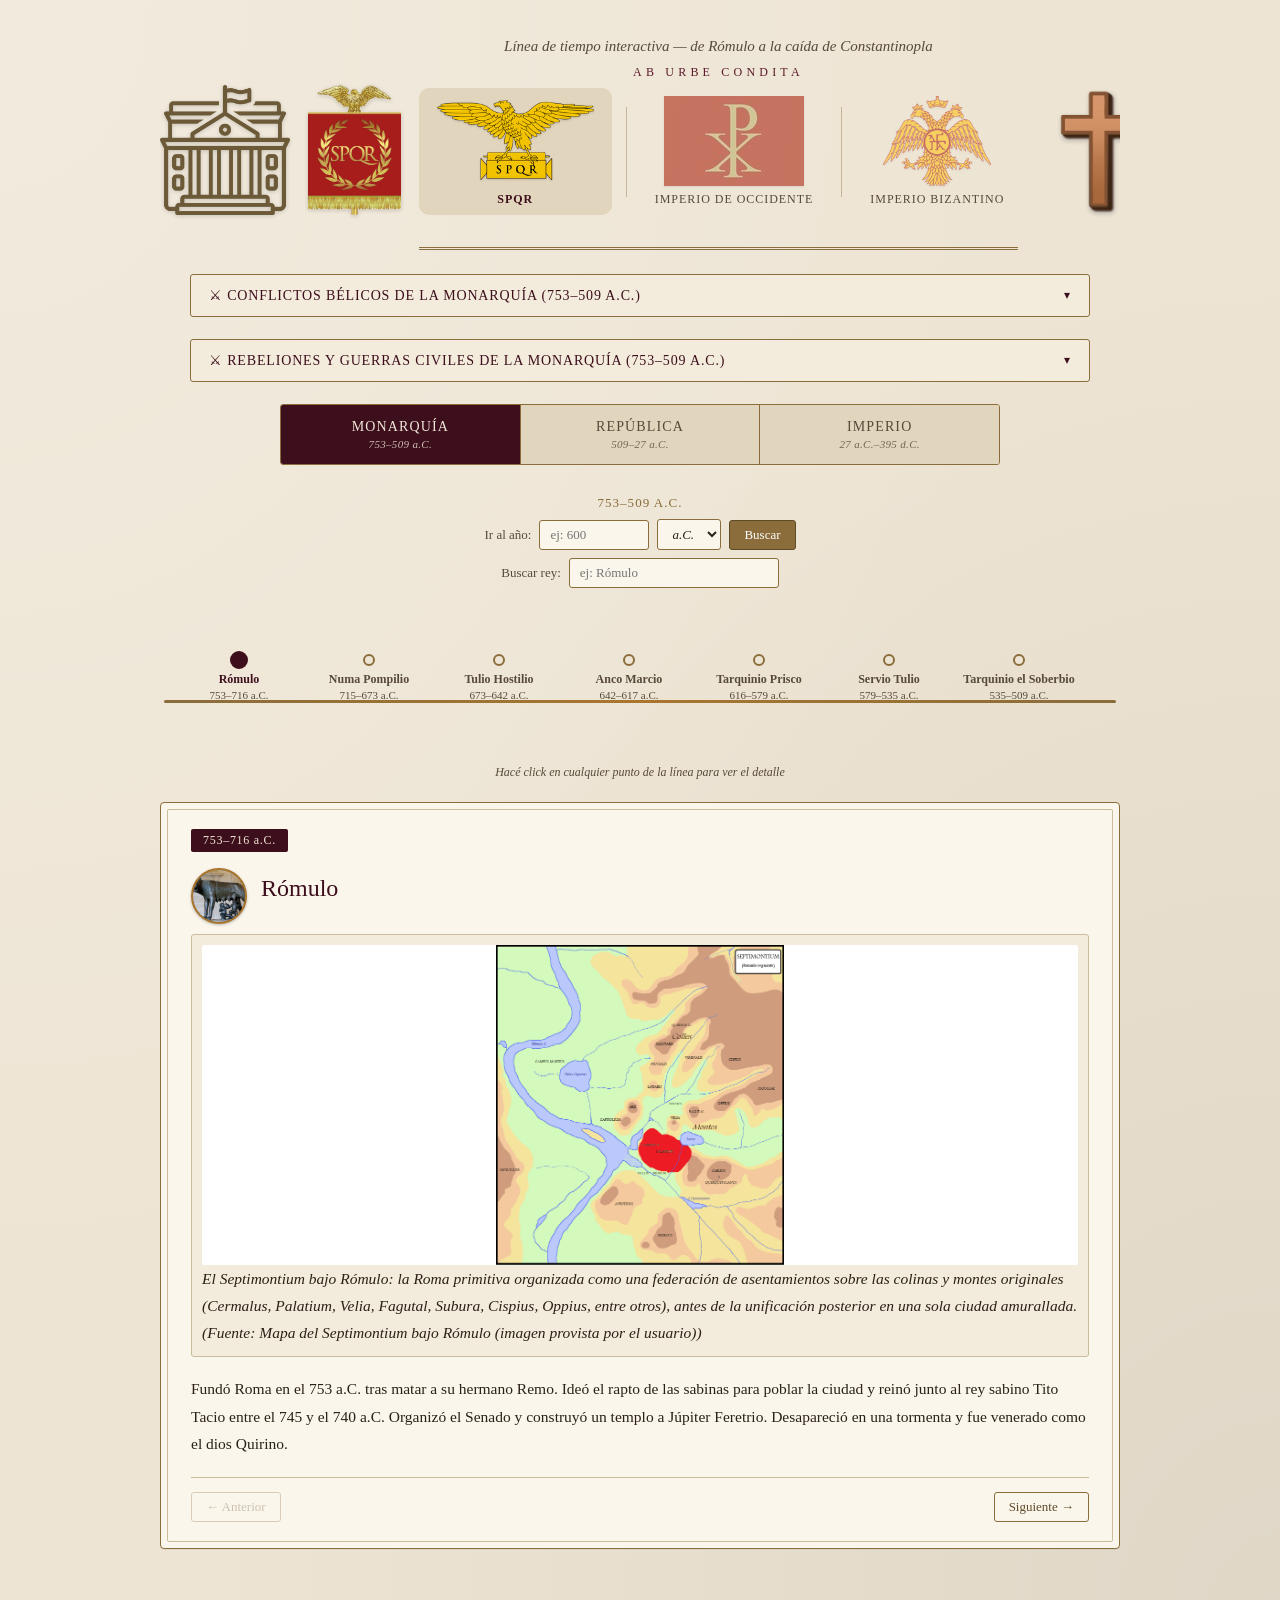
==== commit 9cb8ab6e: "Encabezado con iconos de administracion y paganismo, mapas de provincias y tetrarquia Agrega dos nue" ====
--- a/index.html
+++ b/index.html
@@ -4,12 +4,13 @@
 <meta charset="UTF-8">
 <meta name="viewport" content="width=device-width, initial-scale=1.0">
 <title>La historia de Roma</title>
-<link rel="stylesheet" href="css/estilos.css?v=107">
+<link rel="stylesheet" href="css/estilos.css?v=122">
 </head>
 <body>
 <div class="wrap">
   <div class="header-flanked">
-    <img class="header-flank-icon" src="assets/img/Estandarte.png" alt="Estandarte de la legión romana con el águila de Júpiter">
+    <img class="header-flank-icon admin-icon" id="adminBtn" src="assets/img/administracion.webp?v=2" alt="Edificio de gobierno — tocar para ver la historia de la administración romana" tabindex="0" role="button" aria-haspopup="dialog">
+    <img class="header-flank-icon estandarte-icon" id="estandarteBtn" src="assets/img/Estandarte.png" alt="Estandarte de la legión romana con el águila de Júpiter — tocar para ver la historia del águila legionaria" tabindex="0" role="button" aria-haspopup="dialog">
     <header>
       <p class="subtitle">Línea de tiempo interactiva — de Rómulo a la caída de Constantinopla</p>
       <p class="eyebrow">Ab urbe condita</p>
@@ -30,7 +31,251 @@
         </button>
       </div>
     </header>
-    <img class="header-flank-icon" src="assets/img/cruz.png" alt="Cruz cristiana">
+    <img class="header-flank-icon cruz-icon" id="cruzBtn" src="assets/img/cruz.png" alt="Cruz cristiana — tocar para ver la historia del cristianismo en Roma" tabindex="0" role="button" aria-haspopup="dialog">
+    <img class="header-flank-icon pagan-icon" id="paganBtn" src="assets/img/aquila.png" alt="Águila de Júpiter — tocar para ver un resumen del paganismo en Roma" tabindex="0" role="button" aria-haspopup="dialog">
+  </div>
+
+  <div class="modal-overlay" id="cruzModalOverlay">
+    <div class="modal-box" id="cruzModalBox" role="dialog" aria-modal="true" aria-labelledby="cruzModalTitle">
+      <button class="modal-close" id="cruzModalClose" aria-label="Cerrar">✕</button>
+      <h3 id="cruzModalTitle">✝ El cristianismo en Roma</h3>
+      <div class="modal-body">
+        <div class="modal-row">
+          <p><strong>Orígenes y persecuciones (s. I–III d.C.):</strong> el cristianismo surge en Judea bajo Tiberio y se
+          expande por el Mediterráneo gracias a la <em>Pax Romana</em> y a las redes comerciales del Imperio. Al negarse
+          a rendir culto al emperador, los cristianos son vistos como una amenaza para la unidad religiosa del Estado.
+          Nerón los culpa del incendio de Roma en el 64 d.C.; siguen persecuciones bajo Domiciano, Decio, Valeriano y,
+          la más dura de todas, la <strong>Gran Persecución de Diocleciano</strong> (303–311 d.C.).</p>
+          <figure class="modal-figure-group">
+            <img class="modal-figure" src="assets/img/diocleciano.jfif" alt="Diocleciano">
+            <figcaption>Diocleciano</figcaption>
+          </figure>
+        </div>
+
+        <div class="modal-row">
+          <figure class="modal-figure-group">
+            <img class="modal-figure" src="assets/img/Constantino el Grande.png" alt="Constantino el Grande">
+            <figcaption>Constantino el Grande</figcaption>
+          </figure>
+          <p><strong>Tolerancia y legalización (s. IV d.C.):</strong> en el 311, el emperador Galerio publica un edicto
+          de tolerancia en su lecho de muerte. En el 313, Constantino I y Licinio firman el
+          <strong>Edicto de Milán</strong>, que otorga libertad de culto a los cristianos en todo el Imperio.
+          Constantino, tras su victoria en el Puente Milvio (312 d.C.) bajo el signo <em>"in hoc signo vinces"</em>.
+          <span class="latin-trans">("Con este signo vencerás")</span>
+          Así, se convierte en el gran protector de la nueva fe.</p>
+        </div>
+
+        <p><strong>Concilios y unidad doctrinal:</strong> en el 325 d.C., Constantino convoca el
+        <strong>Concilio de Nicea</strong> para resolver la controversia arriana y fijar el Credo niceno. Nuevos
+        concilios (Constantinopla 381, Éfeso 431, Calcedonia 451) siguen definiendo la doctrina cristiana.</p>
+
+        <div class="modal-row">
+          <figure class="modal-figure-group">
+            <img class="modal-figure" src="assets/img/Teodosio el Grande.jfif" alt="Teodosio el Grande">
+            <figcaption>Teodosio el Grande</figcaption>
+          </figure>
+          <p><strong>Religión de Estado (380 d.C.):</strong> con el <strong>Edicto de Tesalónica</strong>, Teodosio I
+          proclama al cristianismo niceno como religión oficial del Imperio Romano. Poco después se prohíben los cultos
+          paganos y se cierran templos como el Serapeum de Alejandría (391 d.C.).</p>
+        </div>
+
+        <div class="modal-row">
+          <p><strong>Legado en Oriente:</strong> tras la caída de Roma en el 476 d.C., el cristianismo ortodoxo
+          permanece como pilar del Imperio Bizantino, con el emperador como protector de la Iglesia y Constantinopla
+          como su gran centro espiritual hasta la caída de la ciudad en 1453.</p>
+          <img class="modal-figure" src="assets/img/cruz ortodoxa.png" alt="Cruz ortodoxa">
+        </div>
+      </div>
+    </div>
+  </div>
+
+  <div class="modal-overlay" id="estandarteModalOverlay">
+    <div class="modal-box" id="estandarteModalBox" role="dialog" aria-modal="true" aria-labelledby="estandarteModalTitle">
+      <button class="modal-close" id="estandarteModalClose" aria-label="Cerrar">✕</button>
+      <h3 id="estandarteModalTitle">🦅 El águila de la legión</h3>
+      <div class="modal-body">
+        <p><strong>Antes de Mario (siglo IV–II a.C.):</strong> cada manípulo de la legión llevaba su propio
+        <em>signum</em>, coronado por la figura de un animal — el lobo, el minotauro, el caballo, el jabalí o el
+        águila — que servía de punto de referencia en la batalla y de objeto de culto para sus soldados.</p>
+
+        <div class="modal-row">
+          <p><strong>La reforma de Mario (104 a.C.):</strong> el cónsul Cayo Mario unifica los estandartes de la
+          legión bajo un único símbolo, el <em>aquila</em> de plata (más tarde de oro), portado por el
+          <em>aquilifer</em>, el abanderado de mayor rango entre los suboficiales. El águila se convierte en el
+          alma de la legión: se le rinden honores casi religiosos y su pérdida es la mayor deshonra posible.</p>
+          <figure class="modal-figure-group">
+            <img class="modal-figure" src="assets/img/retratos/retrato-129.jpg" alt="Cayo Mario">
+            <figcaption>Cayo Mario</figcaption>
+          </figure>
+        </div>
+
+        <div class="modal-row">
+          <figure class="modal-figure-group">
+            <img class="modal-figure" src="assets/img/retratos/retrato-132.jpg" alt="Marco Licinio Craso">
+            <figcaption>Marco Licinio Craso</figcaption>
+          </figure>
+          <p><strong>Carrhae (53 a.C.) y Teutoburgo (9 d.C.):</strong> Marco Licinio Craso pierde tres águilas
+          ante los partos en el desastre de Carrhae. Más de medio siglo después, tres legiones enteras — la XVII,
+          la XVIII y la XIX — son aniquiladas junto a sus estandartes por los germanos de Arminio en el bosque de
+          Teutoburgo, la peor derrota militar del Alto Imperio: esas legiones nunca vuelven a existir.</p>
+        </div>
+
+        <div class="modal-row">
+          <p><strong>La recuperación (20 a.C. – 41 d.C.):</strong> Augusto obtiene por vía diplomática la
+          devolución de las águilas de Craso en el 20 a.C. y lo celebra como un gran triunfo, acuñando monedas
+          con la leyenda <em>SIGNIS RECEPTIS</em> ("estandartes recuperados") y erigiendo un templo a Marte Ultor
+          para guardarlas. De las águilas perdidas en Teutoburgo, Germánico recupera dos entre el 15 y el 16 d.C.;
+          la tercera solo se recobra en el 41 d.C., bajo Claudio.</p>
+          <figure class="modal-figure-group">
+            <img class="modal-figure" src="assets/img/retratos/retrato-14.jpg" alt="Augusto">
+            <figcaption>Augusto</figcaption>
+          </figure>
+        </div>
+
+        <div class="modal-row">
+          <img class="modal-figure" src="assets/img/spqr-aguila.png" alt="Águila de Júpiter, símbolo de Roma">
+          <p><strong>Un símbolo que perdura:</strong> el águila legionaria queda fijada como emblema de poder
+          imperial mucho después de Roma: la retoman el Sacro Imperio Romano Germánico, el Imperio napoleónico y,
+          hasta hoy, escudos y emblemas militares de medio mundo — el ave que custodiaba cada legión romana sigue
+          siendo, dos mil años después, sinónimo de autoridad soberana.</p>
+        </div>
+
+        <p><strong>El emblema propio de cada legión:</strong> además de la <em>aquila</em>, común a todas, cada
+        legión conservaba un segundo símbolo distintivo — pintado en los escudos, grabado en ladrillos o acuñado
+        en sus monedas — heredado de su fundador, su primera campaña o el signo zodiacal bajo el que fue
+        reclutada. Estos son los emblemas documentados de las legiones del Alto Imperio:</p>
+        <figure class="legiones-figure">
+          <img class="legiones-img" id="legionesImg" src="assets/img/legiones-emblemas.jpg?v=5" alt="Cuadro con los emblemas de las legiones romanas del Alto Imperio — tocar para ampliar" tabindex="0" role="button" aria-haspopup="dialog">
+          <figcaption>Tocá la imagen para ampliarla</figcaption>
+        </figure>
+      </div>
+    </div>
+  </div>
+
+  <div class="modal-overlay" id="adminModalOverlay">
+    <div class="modal-box" id="adminModalBox" role="dialog" aria-modal="true" aria-labelledby="adminModalTitle">
+      <button class="modal-close" id="adminModalClose" aria-label="Cerrar">✕</button>
+      <h3 id="adminModalTitle">🏛 La administración del Estado romano</h3>
+      <div class="modal-body">
+        <div class="modal-row">
+          <p><strong>La República y el cursus honorum:</strong> el poder se reparte entre magistraturas anuales y
+          colegiadas — cuestores, ediles, pretores y, en la cúspide, los dos cónsules — que todo romano ambicioso
+          recorre en orden dentro del <em>cursus honorum</em>. El <strong>Senado</strong>, compuesto por exmagistrados,
+          no legisla pero domina la política real a través de su autoridad (<em>auctoritas</em>) sobre finanzas,
+          guerra y provincias, mientras las asambleas populares (comitia) votan las leyes y eligen a los magistrados.</p>
+          <figure class="modal-figure-group">
+            <img class="modal-figure" src="assets/img/retratos/retrato-06.jpg" alt="Servio Tulio">
+            <figcaption>Servio Tulio</figcaption>
+          </figure>
+        </div>
+
+        <p><strong>La reforma censitaria de Servio Tulio (s. VI a.C.):</strong> ya bajo la Monarquía, el rey Servio
+        Tulio organiza a la ciudadanía en clases según su riqueza y crea los <em>comitia centuriata</em>, sentando
+        las bases del sistema censal que la República hereda para repartir derechos políticos, impuestos y el
+        servicio militar.</p>
+
+        <div class="modal-row">
+          <figure class="modal-figure-group">
+            <img class="modal-figure" src="assets/img/retratos/retrato-14.jpg" alt="Augusto">
+            <figcaption>Augusto</figcaption>
+          </figure>
+          <p><strong>El Principado (27 a.C.):</strong> Augusto conserva la fachada republicana pero crea una
+          administración paralela al servicio del emperador: divide las provincias en <em>imperiales</em>
+          (fronterizas, con ejército, gobernadas por legados suyos) y <em>senatoriales</em> (pacificadas, a cargo de
+          procónsules), y arma una burocracia propia de prefectos — el <em>praefectus praetorio</em>, el
+          <em>praefectus urbi</em> y el <em>praefectus annonae</em> — apoyada en libertos y caballeros (equites) leales
+          a su persona antes que al Senado.</p>
+        </div>
+
+        <div class="modal-row">
+          <p><strong>La Tetrarquía de Diocleciano (284 d.C.):</strong> tras la Crisis del Siglo III, Diocleciano
+          reconstruye el Estado dividiendo el gobierno entre dos Augustos y dos Césares, multiplica el número de
+          provincias — ahora agrupadas en <em>diócesis</em> — y separa el mando civil del militar en cada una, para
+          que ningún gobernador vuelva a reunir suficiente poder como para proclamarse emperador.</p>
+          <figure class="modal-figure-group">
+            <img class="modal-figure" src="assets/img/retratos/retrato-32.jpg" alt="Diocleciano">
+            <figcaption>Diocleciano</figcaption>
+          </figure>
+          <figure class="modal-map-figure">
+            <img id="tetrarquiaImg" src="assets/img/tetrarquia-romana.webp?v=2" alt="Mapa de las cuatro prefecturas de la Tetrarquía (Constancio, Maximiano, Galerio y Diocleciano) con sus diócesis y residencias imperiales — tocar para ampliar" tabindex="0" role="button" aria-haspopup="dialog">
+            <figcaption>Las cuatro prefecturas de la Tetrarquía</figcaption>
+          </figure>
+        </div>
+
+        <div class="modal-row">
+          <p><strong>Legado en Bizancio:</strong> el Imperio de Oriente lleva esta lógica un paso más allá con el
+          <strong>sistema de temas</strong> (<em>themata</em>), grandes distritos donde un único <em>estratego</em>
+          vuelve a unir el mando militar y el civil bajo control directo del emperador, la respuesta bizantina a
+          siglos de invasiones que exigían una administración capaz de reaccionar rápido en cada frontera.</p>
+        </div>
+
+        <figure class="legiones-figure">
+          <p class="figure-subtitle">Provincias romanas y sus tipos</p>
+          <img class="legiones-img" id="provinciasImg" src="assets/img/provincias-imperio.webp" alt="Mapa del Imperio romano en 117 d.C. con sus provincias senatoriales, imperiales y los estados satélites — tocar para ampliar" tabindex="0" role="button" aria-haspopup="dialog">
+          <figcaption>Tocá la imagen para ampliarla</figcaption>
+        </figure>
+      </div>
+    </div>
+  </div>
+
+  <div class="modal-overlay" id="paganModalOverlay">
+    <div class="modal-box" id="paganModalBox" role="dialog" aria-modal="true" aria-labelledby="paganModalTitle">
+      <button class="modal-close" id="paganModalClose" aria-label="Cerrar">✕</button>
+      <h3 id="paganModalTitle">⚡ El paganismo romano</h3>
+      <div class="modal-body">
+        <p><strong>Un politeísmo cívico:</strong> los romanos veneran a una amplia familia de dioses antropomorfos
+        que, por <em>interpretatio graeca</em>, se identifican con los griegos — Júpiter con Zeus, Juno con Hera,
+        Minerva con Atenea — encabezados por la <strong>Tríada Capitolina</strong> (Júpiter, Juno y Minerva), a la
+        que se suman Marte, Venus, Neptuno y decenas de divinidades menores. La relación con ellos es ante todo
+        contractual: <em>do ut des</em> <span class="latin-trans">("doy para que des")</span>, un intercambio de
+        ofrendas por favores.</p>
+
+        <div class="modal-row">
+          <figure class="modal-figure-group">
+            <img class="modal-figure" src="assets/img/retratos/retrato-02.jpg" alt="Numa Pompilio">
+            <figcaption>Numa Pompilio</figcaption>
+          </figure>
+          <p><strong>Religión de Estado:</strong> el rey Numa Pompilio funda el andamiaje institucional que dura
+          toda la historia romana: el <em>pontifex maximus</em> y su colegio de pontífices custodian el calendario
+          y los ritos oficiales, los augures interpretan la voluntad divina en el vuelo de las aves, y las vírgenes
+          vestales mantienen encendido el fuego sagrado de Vesta, garantía simbólica de la continuidad de Roma.</p>
+        </div>
+
+        <p><strong>Culto doméstico:</strong> en cada hogar, el <em>paterfamilias</em> oficia de sacerdote ante los
+        <strong>Lares</strong> y <strong>Penates</strong>, dioses protectores de la familia y la despensa, y ante el
+        <em>Genio</em>, el espíritu propio de cada varón que se venera en vida. Es una religión sin dogma ni libro
+        sagrado: lo que cuenta es el ritual correcto, no la creencia interior.</p>
+
+        <p><strong>Culto imperial:</strong> con Augusto, el emperador se asocia en vida a su <em>Genio</em> y, tras
+        la muerte, el Senado puede divinizarlo formalmente (<em>consecratio</em>), sumando un nuevo <em>divus</em>
+        al panteón y reforzando la lealtad política a través de la religión.</p>
+
+        <p><strong>El ocaso:</strong> el breve intento de Juliano el Apóstata de restaurar los cultos tradicionales
+        (361–363 d.C.) no revierte el avance del cristianismo, y en el 391 d.C. Teodosio I prohíbe por ley todo
+        culto pagano, cerrando templos y apagando, tras más de mil años, el fuego de Vesta.</p>
+      </div>
+    </div>
+  </div>
+
+  <div class="modal-overlay lightbox-overlay" id="provinciasLightboxOverlay">
+    <div class="lightbox-content">
+      <button class="modal-close" id="provinciasLightboxClose" aria-label="Cerrar">✕</button>
+      <img src="assets/img/provincias-imperio.webp" alt="Mapa del Imperio romano en 117 d.C. con sus provincias senatoriales, imperiales y los estados satélites">
+    </div>
+  </div>
+
+  <div class="modal-overlay lightbox-overlay" id="tetrarquiaLightboxOverlay">
+    <div class="lightbox-content">
+      <button class="modal-close" id="tetrarquiaLightboxClose" aria-label="Cerrar">✕</button>
+      <img src="assets/img/tetrarquia-romana.webp?v=2" alt="Mapa de las cuatro prefecturas de la Tetrarquía (Constancio, Maximiano, Galerio y Diocleciano) con sus diócesis y residencias imperiales">
+    </div>
+  </div>
+
+  <div class="modal-overlay lightbox-overlay" id="legionesLightboxOverlay">
+    <div class="lightbox-content">
+      <button class="modal-close" id="legionesLightboxClose" aria-label="Cerrar">✕</button>
+      <img src="assets/img/legiones-emblemas.jpg?v=5" alt="Cuadro con los emblemas de las legiones romanas del Alto Imperio">
+    </div>
   </div>
 
   <details class="conflicts-box" id="conflictsBox">
@@ -350,6 +595,6 @@
 </div>
 <script src="js/datos.js?v=111"></script>
 <script src="js/mapas.js?v=103"></script>
-<script src="js/app.js?v=108"></script>
+<script src="js/app.js?v=115"></script>
 </body>
 </html>
--- a/css/estilos.css
+++ b/css/estilos.css
@@ -61,6 +61,203 @@
     filter: drop-shadow(0 1px 2px rgba(0,0,0,0.2));
     opacity: 0.9;
   }
+  .cruz-icon, .estandarte-icon, .admin-icon, .pagan-icon{
+    cursor: pointer;
+    transition: opacity 0.2s, filter 0.2s;
+  }
+  .cruz-icon:hover, .cruz-icon:focus-visible,
+  .estandarte-icon:hover, .estandarte-icon:focus-visible,
+  .admin-icon:hover, .admin-icon:focus-visible,
+  .pagan-icon:hover, .pagan-icon:focus-visible{
+    opacity: 1;
+    filter: drop-shadow(0 1px 2px rgba(0,0,0,0.2)) drop-shadow(0 0 6px var(--oro));
+  }
+
+  /* Modal informativo (cruz cristiana / estandarte legionario) */
+  .modal-overlay{
+    display:none;
+    position: fixed;
+    inset: 0;
+    background: rgba(20,14,8,0.55);
+    z-index: 1000;
+    align-items: center;
+    justify-content: center;
+    padding: 20px;
+  }
+  .modal-overlay.open{ display:flex; }
+  .modal-box{
+    background: var(--pergamino);
+    border: 1px solid var(--bronce);
+    border-radius: 6px;
+    max-width: 640px;
+    width: 100%;
+    max-height: 85vh;
+    overflow-y: auto;
+    padding: 26px 28px 22px;
+    position: relative;
+    box-shadow: 0 8px 30px rgba(0,0,0,0.35);
+  }
+  .modal-box h3{
+    font-family: 'Cinzel', Georgia, serif;
+    color: var(--purpura-dark);
+    margin: 0 0 16px;
+    padding-bottom: 12px;
+    border-bottom: 2px double var(--bronce);
+    letter-spacing: 0.03em;
+  }
+  .modal-body p{
+    font-size: 14px;
+    line-height: 1.65;
+    color: var(--tinta);
+    margin: 0 0 14px;
+  }
+  .modal-body p:last-child{ margin-bottom: 0; }
+  .latin-trans{
+    display: block;
+    font-size: 12.5px;
+    font-style: italic;
+    color: var(--tinta-suave);
+  }
+  .modal-row{
+    display: flex;
+    align-items: flex-start;
+    gap: 14px;
+    margin: 0 0 14px;
+  }
+  .modal-row p{ margin: 0; flex: 1; }
+  .modal-figure-group{
+    flex: 0 0 auto;
+    margin: 0;
+    display: flex;
+    flex-direction: column;
+    align-items: center;
+    gap: 6px;
+    width: 84px;
+  }
+  .modal-figure{
+    width: 84px;
+    height: 84px;
+    object-fit: cover;
+    border-radius: 6px;
+    border: 2px solid var(--oro);
+    box-shadow: 0 1px 4px rgba(0,0,0,0.25);
+  }
+  .modal-figure-group figcaption{
+    font-family: 'Cinzel', Georgia, serif;
+    font-size: 11px;
+    line-height: 1.3;
+    text-align: center;
+    color: var(--tinta-suave);
+    letter-spacing: 0.02em;
+  }
+  @media (max-width: 480px){
+    .modal-row{ flex-direction: column; align-items: center; gap: 8px; }
+    .modal-figure-group{ width: 100px; }
+    .modal-figure{ width: 100px; height: 100px; }
+  }
+  .modal-map-figure{
+    flex: 0 0 auto;
+    margin: 0;
+    display: flex;
+    flex-direction: column;
+    align-items: center;
+    gap: 6px;
+    width: 170px;
+    max-width: 42%;
+  }
+  .modal-map-figure img{
+    width: 100%;
+    height: auto;
+    border-radius: 6px;
+    border: 2px solid var(--oro);
+    box-shadow: 0 1px 4px rgba(0,0,0,0.25);
+    cursor: zoom-in;
+    transition: filter 0.2s;
+  }
+  .modal-map-figure img:hover, .modal-map-figure img:focus-visible{
+    filter: drop-shadow(0 0 6px var(--oro));
+  }
+  .modal-map-figure figcaption{
+    font-family: 'Cinzel', Georgia, serif;
+    font-size: 11px;
+    line-height: 1.3;
+    text-align: center;
+    color: var(--tinta-suave);
+    letter-spacing: 0.02em;
+  }
+  @media (max-width: 480px){
+    .modal-map-figure{ width: 140px; max-width: 70%; }
+  }
+  .legiones-figure{
+    margin: 4px 0 16px;
+    text-align: center;
+  }
+  .figure-subtitle{
+    font-family: 'Cinzel', Georgia, serif;
+    color: var(--purpura-dark);
+    font-size: 14px;
+    font-weight: 700;
+    letter-spacing: 0.02em;
+    margin: 0 0 8px;
+  }
+  .legiones-img{
+    max-width: 100%;
+    height: auto;
+    border-radius: 6px;
+    border: 1px solid var(--bronce);
+    box-shadow: 0 2px 8px rgba(0,0,0,0.25);
+    cursor: zoom-in;
+    transition: filter 0.2s;
+  }
+  .legiones-img:hover, .legiones-img:focus-visible{
+    filter: drop-shadow(0 0 6px var(--oro));
+  }
+  .lightbox-overlay{ z-index: 1100; padding: 16px; cursor: zoom-out; }
+  .lightbox-content{
+    position: relative;
+    max-width: 96vw;
+    max-height: 92vh;
+    line-height: 0;
+  }
+  .lightbox-content img{
+    max-width: 96vw;
+    max-height: 92vh;
+    width: auto;
+    height: auto;
+    display: block;
+    border-radius: 4px;
+    box-shadow: 0 8px 30px rgba(0,0,0,0.5);
+  }
+  .lightbox-content .modal-close{
+    top: -14px;
+    right: -14px;
+    background: var(--pergamino);
+  }
+  .legiones-figure figcaption{
+    margin-top: 6px;
+    font-size: 11px;
+    color: var(--tinta-suave);
+  }
+  .legiones-figure figcaption a{ color: var(--tinta-suave); }
+  .modal-close{
+    position: absolute;
+    top: 14px;
+    right: 14px;
+    background: none;
+    border: 1px solid var(--bronce);
+    border-radius: 50%;
+    width: 28px;
+    height: 28px;
+    line-height: 1;
+    cursor: pointer;
+    color: var(--tinta-suave);
+    font-size: 14px;
+  }
+  .modal-close:hover{ background: var(--piedra); }
+  @media (max-width: 480px){
+    .modal-box{ padding: 20px 18px 16px; }
+    .modal-body p{ font-size: 13px; }
+  }
 
   header{
     text-align:center;
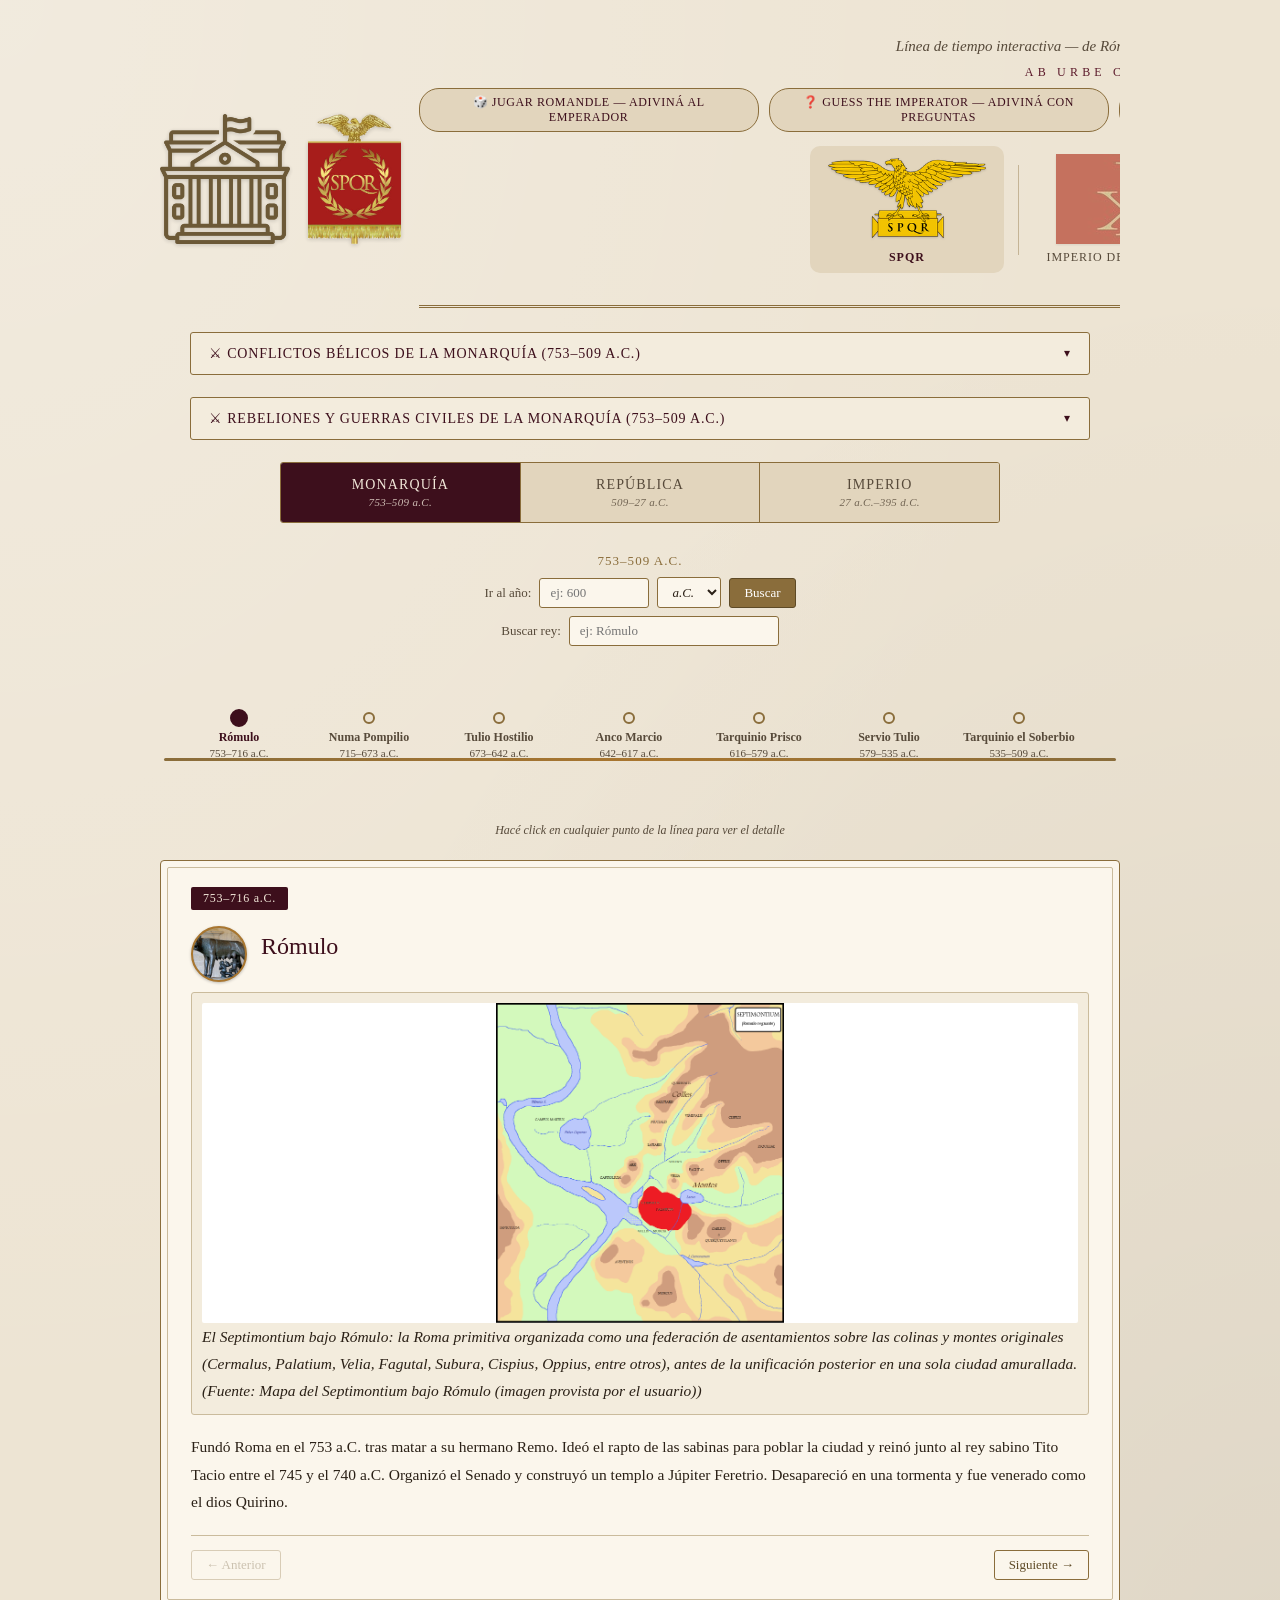
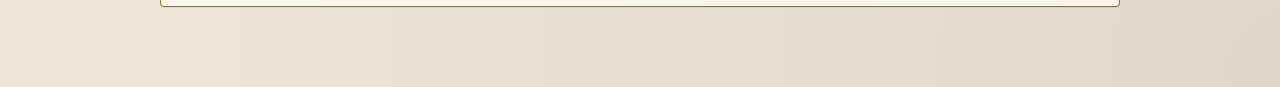
==== commit da16fb83: "Cuatro minijuegos: Romandle, Guess the Imperator, Grid Imperial y Silueta Imperial Agrega cuatro jue" ====
--- a/index.html
+++ b/index.html
@@ -14,6 +14,12 @@
     <header>
       <p class="subtitle">Línea de tiempo interactiva — de Rómulo a la caída de Constantinopla</p>
       <p class="eyebrow">Ab urbe condita</p>
+      <div class="romandle-links">
+        <a class="romandle-link" href="romandle.html">🎲 Jugar Romandle — adiviná al emperador</a>
+        <a class="romandle-link" href="imperator.html">❓ Guess the Imperator — adiviná con preguntas</a>
+        <a class="romandle-link" href="grid.html">🔳 Grid Imperial — completá la grilla 3×3</a>
+        <a class="romandle-link" href="silueta.html">🗺️ Silueta Imperial — adiviná la provincia</a>
+      </div>
       <div class="title-row">
         <button class="top-btn spqr" id="spqrBtn">
           <img src="assets/img/spqr-aguila.png" alt="Águila de Júpiter, símbolo de Roma">
--- a/css/estilos.css
+++ b/css/estilos.css
@@ -279,6 +279,35 @@
     font-style: italic;
     margin: 0 0 10px;
   }
+  .romandle-links{
+    display:flex;
+    flex-wrap:wrap;
+    justify-content:center;
+    gap: 10px;
+    margin: 0 0 14px;
+  }
+  .romandle-link{
+    display:inline-block;
+    max-width: min(340px, 88vw);
+    margin: 0;
+    padding: 6px 16px;
+    border: 1px solid var(--bronce);
+    border-radius: 20px;
+    background: var(--pergamino2);
+    color: var(--purpura-dark);
+    font-family: 'Cinzel', Georgia, serif;
+    font-size: 12px;
+    letter-spacing: 0.05em;
+    text-decoration: none;
+    text-transform: uppercase;
+    text-align: center;
+    transition: background 0.2s, box-shadow 0.2s, color 0.2s;
+  }
+  .romandle-link:hover, .romandle-link:focus-visible{
+    background: var(--oro);
+    color: #fff;
+    box-shadow: 0 0 8px var(--oro);
+  }
   .title-row{
     display:flex;
     align-items:center;
@@ -331,6 +360,7 @@
     .top-btn img{ height:60px; }
     .top-btn .top-btn-label{ font-size:10px; }
     .title-divider{ height:60px; }
+    .romandle-links{ flex-direction: column; align-items: center; }
   }
 
   /* Conflictos bélicos (sección colapsable, arriba de la barra de eras) */
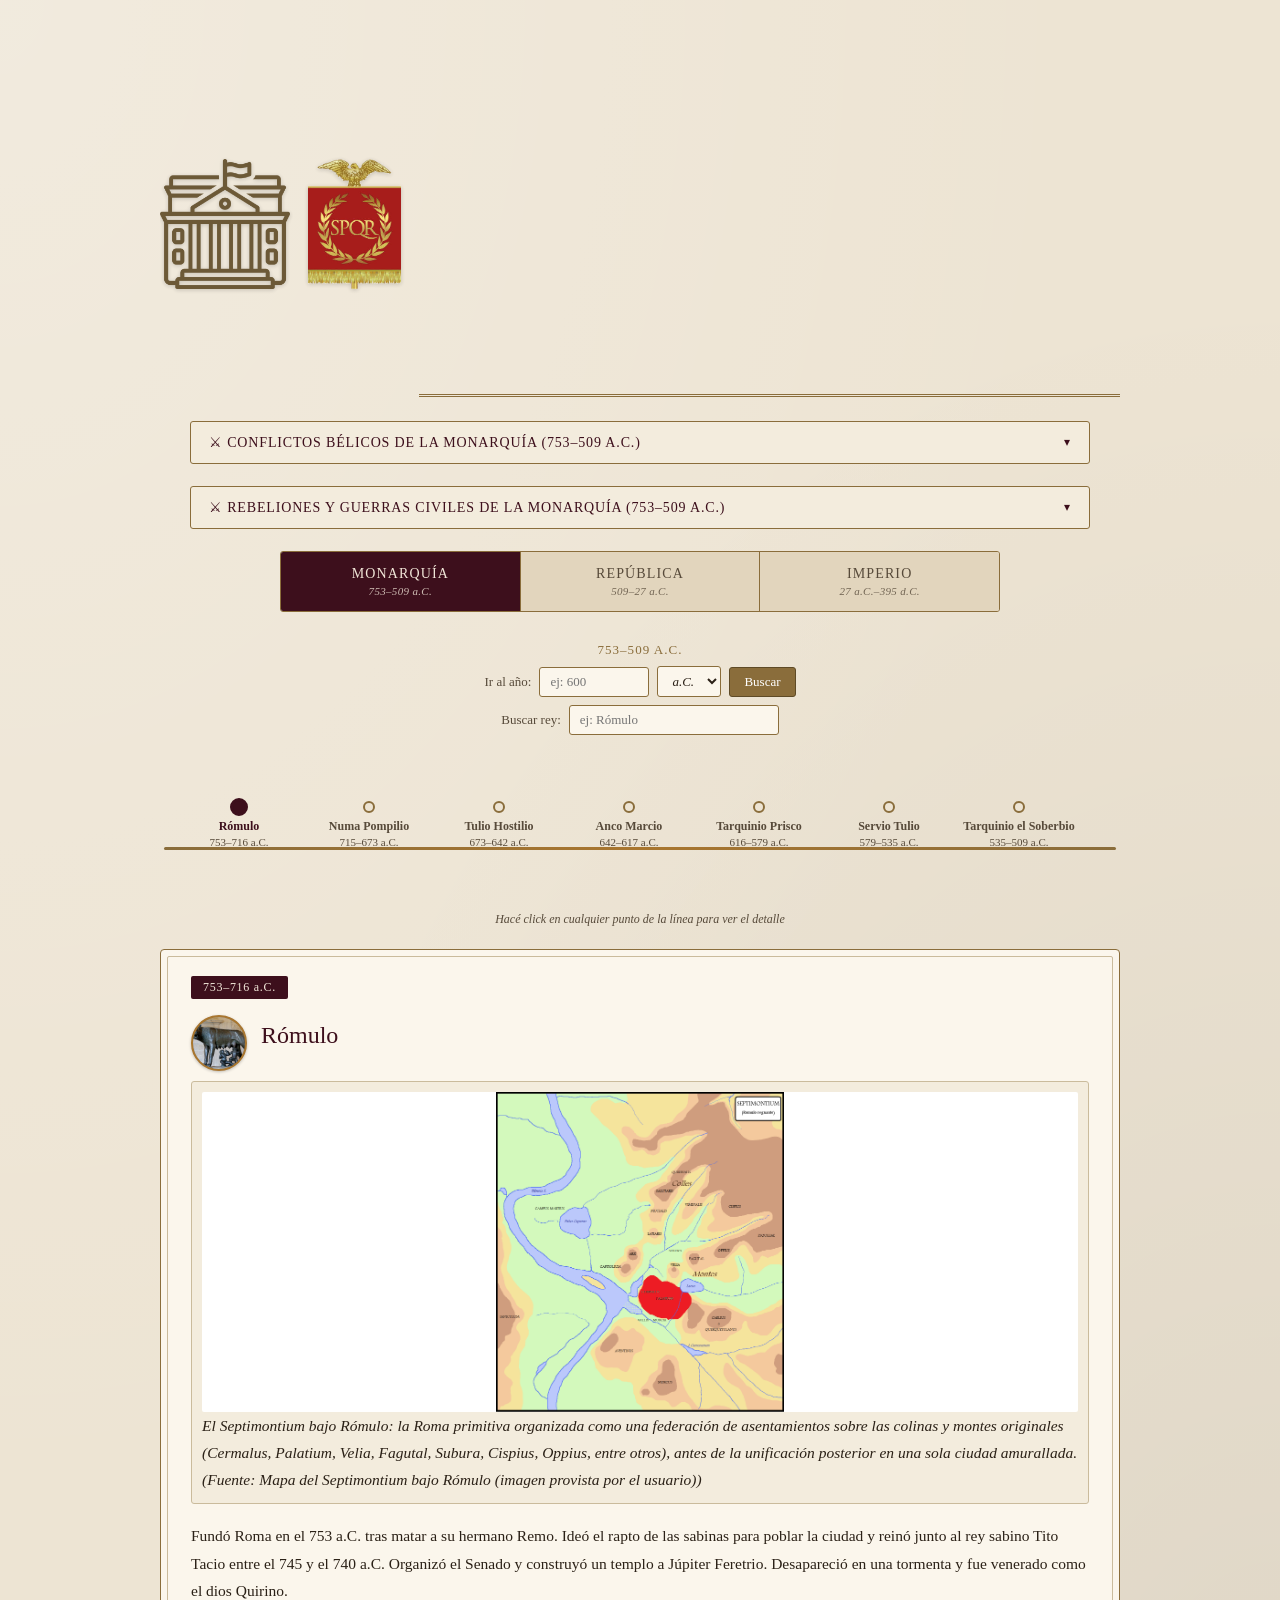
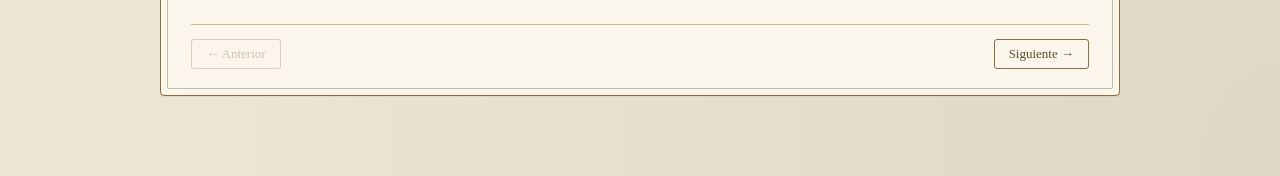
==== commit d5a2186e: "Menu JUEGOS y seis minijuegos nuevos: Silueta Oculta, Secuencia Imperial, Orbita Romana, La Legion, " ====
--- a/index.html
+++ b/index.html
@@ -4,7 +4,7 @@
 <meta charset="UTF-8">
 <meta name="viewport" content="width=device-width, initial-scale=1.0">
 <title>La historia de Roma</title>
-<link rel="stylesheet" href="css/estilos.css?v=122">
+<link rel="stylesheet" href="css/estilos.css?v=123">
 </head>
 <body>
 <div class="wrap">
@@ -14,11 +14,23 @@
     <header>
       <p class="subtitle">Línea de tiempo interactiva — de Rómulo a la caída de Constantinopla</p>
       <p class="eyebrow">Ab urbe condita</p>
-      <div class="romandle-links">
+      <div class="title-row games-row">
+        <button class="top-btn games" id="juegosBtn" aria-haspopup="true" aria-expanded="false">
+          <span class="top-btn-emoji" aria-hidden="true">🎮</span>
+          <span class="top-btn-label">Juegos</span>
+        </button>
+      </div>
+      <div class="romandle-links" id="juegosMenu">
         <a class="romandle-link" href="romandle.html">🎲 Jugar Romandle — adiviná al emperador</a>
         <a class="romandle-link" href="imperator.html">❓ Guess the Imperator — adiviná con preguntas</a>
         <a class="romandle-link" href="grid.html">🔳 Grid Imperial — completá la grilla 3×3</a>
         <a class="romandle-link" href="silueta.html">🗺️ Silueta Imperial — adiviná la provincia</a>
+        <a class="romandle-link" href="silueta-oculta.html">🕶️ Silueta Oculta — adiviná al emperador oculto</a>
+        <a class="romandle-link" href="secuencia.html">📜 Secuencia Imperial — ordená los hechos históricos</a>
+        <a class="romandle-link" href="orbita.html">🪐 Órbita Romana — adiviná al emperador con pistas</a>
+        <a class="romandle-link" href="legion.html">🦅 La Legión — adiviná la legión por su emblema</a>
+        <a class="romandle-link" href="mas-o-menos.html">📈 Más o Menos Años — racha de más o menos</a>
+        <a class="romandle-link" href="guerra.html">⚔️ La Guerra — adiviná la guerra romana</a>
       </div>
       <div class="title-row">
         <button class="top-btn spqr" id="spqrBtn">
@@ -601,6 +613,6 @@
 </div>
 <script src="js/datos.js?v=111"></script>
 <script src="js/mapas.js?v=103"></script>
-<script src="js/app.js?v=115"></script>
+<script src="js/app.js?v=116"></script>
 </body>
 </html>
--- a/css/estilos.css
+++ b/css/estilos.css
@@ -279,12 +279,38 @@
     font-style: italic;
     margin: 0 0 10px;
   }
+  .games-row{
+    margin: 0 0 6px;
+  }
+  .top-btn-emoji{
+    height: 90px;
+    display:flex;
+    align-items:center;
+    justify-content:center;
+    font-size: 48px;
+    line-height: 1;
+    filter: drop-shadow(0 1px 1px rgba(0,0,0,0.15));
+    opacity: 0.55;
+    transition: opacity 0.2s;
+  }
+  .top-btn:hover .top-btn-emoji{ opacity: 0.8; }
+  .top-btn.games.open{ background: var(--pergamino2); }
+  .top-btn.games.open .top-btn-emoji{ opacity: 1; }
+  .top-btn.games.open .top-btn-label{ color: var(--purpura-dark); font-weight:bold; }
   .romandle-links{
     display:flex;
     flex-wrap:wrap;
     justify-content:center;
     gap: 10px;
     margin: 0 0 14px;
+    max-height: 0;
+    overflow: hidden;
+    opacity: 0;
+    transition: max-height 0.25s ease, opacity 0.2s ease, margin 0.25s ease;
+  }
+  .romandle-links.open{
+    max-height: 300px;
+    opacity: 1;
   }
   .romandle-link{
     display:inline-block;
@@ -358,6 +384,7 @@
   @media (max-width: 480px){
     .title-row{ gap:8px; }
     .top-btn img{ height:60px; }
+    .top-btn-emoji{ height:60px; font-size:32px; }
     .top-btn .top-btn-label{ font-size:10px; }
     .title-divider{ height:60px; }
     .romandle-links{ flex-direction: column; align-items: center; }
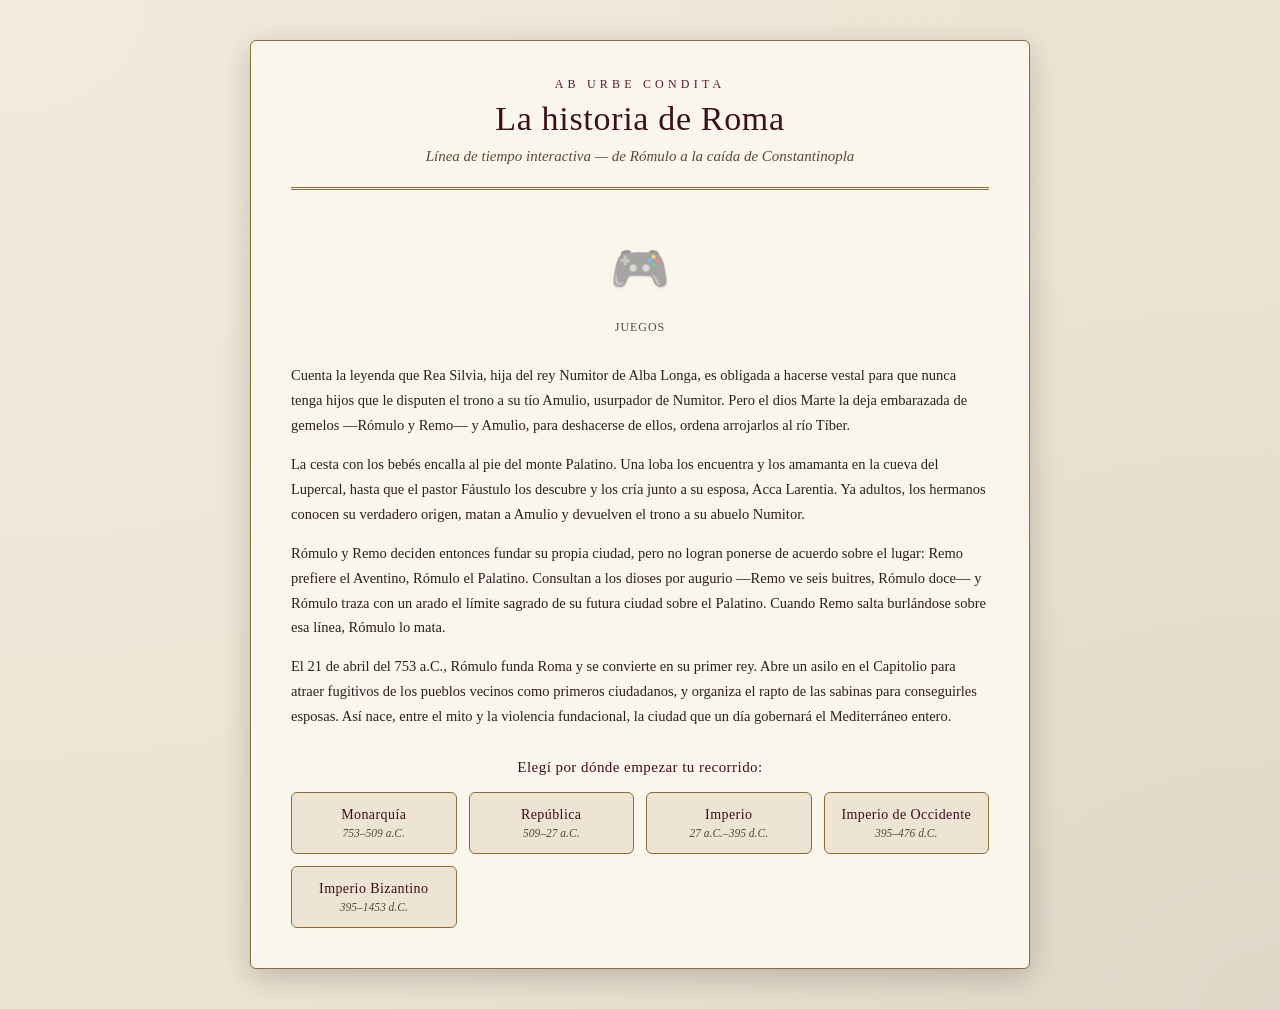
==== commit 030fad30: "Modales de Economia y Politica, y pantalla de inicio con Romulo y Remo Agrega dos modales de encabez" ====
--- a/index.html
+++ b/index.html
@@ -7,31 +7,90 @@
 <link rel="stylesheet" href="css/estilos.css?v=123">
 </head>
 <body>
-<div class="wrap">
+<div class="start-screen" id="startScreen">
+  <div class="start-box">
+    <p class="start-eyebrow">Ab urbe condita</p>
+    <h1 class="start-title">La historia de Roma</h1>
+    <p class="start-subtitle">Línea de tiempo interactiva — de Rómulo a la caída de Constantinopla</p>
+
+    <div class="title-row games-row">
+      <button class="top-btn games" id="startJuegosBtn" aria-haspopup="true" aria-expanded="false">
+        <span class="top-btn-emoji" aria-hidden="true">🎮</span>
+        <span class="top-btn-label">Juegos</span>
+      </button>
+    </div>
+    <div class="romandle-links" id="startJuegosMenu">
+      <a class="romandle-link" href="romandle.html">🎲 Jugar Romandle — adiviná al emperador</a>
+      <a class="romandle-link" href="imperator.html">❓ Guess the Imperator — adiviná con preguntas</a>
+      <a class="romandle-link" href="grid.html">🔳 Grid Imperial — completá la grilla 3×3</a>
+      <a class="romandle-link" href="silueta.html">🗺️ Silueta Imperial — adiviná la provincia</a>
+      <a class="romandle-link" href="silueta-oculta.html">🕶️ Silueta Oculta — adiviná al emperador oculto</a>
+      <a class="romandle-link" href="secuencia.html">📜 Secuencia Imperial — ordená los hechos históricos</a>
+      <a class="romandle-link" href="orbita.html">🪐 Órbita Romana — adiviná al emperador con pistas</a>
+      <a class="romandle-link" href="legion.html">🦅 La Legión — adiviná la legión por su emblema</a>
+      <a class="romandle-link" href="mas-o-menos.html">📈 Más o Menos Años — racha de más o menos</a>
+      <a class="romandle-link" href="guerra.html">⚔️ La Guerra — adiviná la guerra romana</a>
+    </div>
+
+    <div class="start-story">
+      <div class="start-story-text">
+        <p>Cuenta la leyenda que Rea Silvia, hija del rey Numitor de Alba Longa, es obligada a hacerse
+        vestal para que nunca tenga hijos que le disputen el trono a su tío Amulio, usurpador de Numitor.
+        Pero el dios Marte la deja embarazada de gemelos —Rómulo y Remo— y Amulio, para deshacerse de ellos,
+        ordena arrojarlos al río Tíber.</p>
+
+        <p>La cesta con los bebés encalla al pie del monte Palatino. Una loba los encuentra y los amamanta
+        en la cueva del Lupercal, hasta que el pastor Fáustulo los descubre y los cría junto a su esposa,
+        Acca Larentia. Ya adultos, los hermanos conocen su verdadero origen, matan a Amulio y devuelven el
+        trono a su abuelo Numitor.</p>
+
+        <p>Rómulo y Remo deciden entonces fundar su propia ciudad, pero no logran ponerse de acuerdo sobre
+        el lugar: Remo prefiere el Aventino, Rómulo el Palatino. Consultan a los dioses por augurio —Remo ve
+        seis buitres, Rómulo doce— y Rómulo traza con un arado el límite sagrado de su futura ciudad sobre
+        el Palatino. Cuando Remo salta burlándose sobre esa línea, Rómulo lo mata.</p>
+
+        <p>El 21 de abril del 753 a.C., Rómulo funda Roma y se convierte en su primer rey. Abre un asilo en
+        el Capitolio para atraer fugitivos de los pueblos vecinos como primeros ciudadanos, y organiza el
+        rapto de las sabinas para conseguirles esposas. Así nace, entre el mito y la violencia fundacional,
+        la ciudad que un día gobernará el Mediterráneo entero.</p>
+      </div>
+    </div>
+
+    <p class="start-cta">Elegí por dónde empezar tu recorrido:</p>
+    <div class="start-choices" id="startChoices">
+      <button class="start-choice" data-era="monarquia">
+        <span class="start-choice-title">Monarquía</span>
+        <span class="start-choice-sub">753–509 a.C.</span>
+      </button>
+      <button class="start-choice" data-era="republica">
+        <span class="start-choice-title">República</span>
+        <span class="start-choice-sub">509–27 a.C.</span>
+      </button>
+      <button class="start-choice" data-era="imperio">
+        <span class="start-choice-title">Imperio</span>
+        <span class="start-choice-sub">27 a.C.–395 d.C.</span>
+      </button>
+      <button class="start-choice" data-era="occidente">
+        <span class="start-choice-title">Imperio de Occidente</span>
+        <span class="start-choice-sub">395–476 d.C.</span>
+      </button>
+      <button class="start-choice" data-era="bizantino">
+        <span class="start-choice-title">Imperio Bizantino</span>
+        <span class="start-choice-sub">395–1453 d.C.</span>
+      </button>
+    </div>
+  </div>
+</div>
+
+<div class="wrap" id="mainWrap" style="display:none;">
   <div class="header-flanked">
     <img class="header-flank-icon admin-icon" id="adminBtn" src="assets/img/administracion.webp?v=2" alt="Edificio de gobierno — tocar para ver la historia de la administración romana" tabindex="0" role="button" aria-haspopup="dialog">
     <img class="header-flank-icon estandarte-icon" id="estandarteBtn" src="assets/img/Estandarte.png" alt="Estandarte de la legión romana con el águila de Júpiter — tocar para ver la historia del águila legionaria" tabindex="0" role="button" aria-haspopup="dialog">
+    <img class="header-flank-icon economia-icon" id="economiaBtn" src="assets/img/Economia.png" alt="Moneda y gráfico de crecimiento — tocar para ver la historia de la economía romana y sus rutas comerciales" tabindex="0" role="button" aria-haspopup="dialog">
+    <img class="header-flank-icon politica-icon" id="politicaBtn" src="assets/img/Politica.png" alt="Oradores en atriles con banderas de facción — tocar para ver la historia de la política romana" tabindex="0" role="button" aria-haspopup="dialog">
     <header>
       <p class="subtitle">Línea de tiempo interactiva — de Rómulo a la caída de Constantinopla</p>
-      <p class="eyebrow">Ab urbe condita</p>
-      <div class="title-row games-row">
-        <button class="top-btn games" id="juegosBtn" aria-haspopup="true" aria-expanded="false">
-          <span class="top-btn-emoji" aria-hidden="true">🎮</span>
-          <span class="top-btn-label">Juegos</span>
-        </button>
-      </div>
-      <div class="romandle-links" id="juegosMenu">
-        <a class="romandle-link" href="romandle.html">🎲 Jugar Romandle — adiviná al emperador</a>
-        <a class="romandle-link" href="imperator.html">❓ Guess the Imperator — adiviná con preguntas</a>
-        <a class="romandle-link" href="grid.html">🔳 Grid Imperial — completá la grilla 3×3</a>
-        <a class="romandle-link" href="silueta.html">🗺️ Silueta Imperial — adiviná la provincia</a>
-        <a class="romandle-link" href="silueta-oculta.html">🕶️ Silueta Oculta — adiviná al emperador oculto</a>
-        <a class="romandle-link" href="secuencia.html">📜 Secuencia Imperial — ordená los hechos históricos</a>
-        <a class="romandle-link" href="orbita.html">🪐 Órbita Romana — adiviná al emperador con pistas</a>
-        <a class="romandle-link" href="legion.html">🦅 La Legión — adiviná la legión por su emblema</a>
-        <a class="romandle-link" href="mas-o-menos.html">📈 Más o Menos Años — racha de más o menos</a>
-        <a class="romandle-link" href="guerra.html">⚔️ La Guerra — adiviná la guerra romana</a>
-      </div>
+      <p class="eyebrow" id="backToStartBtn" tabindex="0" role="button" title="Volver a la pantalla de inicio">Ab urbe condita</p>
       <div class="title-row">
         <button class="top-btn spqr" id="spqrBtn">
           <img src="assets/img/spqr-aguila.png" alt="Águila de Júpiter, símbolo de Roma">
@@ -271,6 +330,97 @@
         <p><strong>El ocaso:</strong> el breve intento de Juliano el Apóstata de restaurar los cultos tradicionales
         (361–363 d.C.) no revierte el avance del cristianismo, y en el 391 d.C. Teodosio I prohíbe por ley todo
         culto pagano, cerrando templos y apagando, tras más de mil años, el fuego de Vesta.</p>
+      </div>
+    </div>
+  </div>
+
+  <div class="modal-overlay" id="economiaModalOverlay">
+    <div class="modal-box" id="economiaModalBox" role="dialog" aria-modal="true" aria-labelledby="economiaModalTitle">
+      <button class="modal-close" id="economiaModalClose" aria-label="Cerrar">✕</button>
+      <h3 id="economiaModalTitle">💰 La economía romana</h3>
+      <div class="modal-body">
+        <p><strong>La agricultura, motor principal:</strong> la inmensa mayoría de la población vive del campo.
+        Las conquistas alimentan grandes <em>latifundios</em> trabajados por mano de obra esclava, mientras Egipto
+        y el norte de África se convierten en el granero del Imperio, sosteniendo la <em>annona</em>, el reparto
+        gratuito o subsidiado de trigo a la plebe de Roma.</p>
+
+        <p><strong>Comercio y moneda:</strong> el Mediterráneo —el <em>mare nostrum</em>— funciona como una gran
+        autopista de agua por la que circulan aceite, vino, grano, textiles, mármol y hasta especias llegadas desde
+        la India. Una moneda imperial única, el <em>denario</em> y luego el <em>sestercio</em>, respaldada por el
+        Estado, permite comerciar a la misma escala desde Britania hasta Siria; puertos como Ostia y gremios de
+        mercaderes (<em>collegia</em>) organizan ese tráfico constante de mercancías.</p>
+
+        <p><strong>Impuestos y fisco:</strong> las provincias pagan el <em>tributum</em> sobre la tierra y las
+        personas, y aduanas internas (<em>portoria</em>) gravan el paso de mercancías entre regiones. En la
+        República estos cobros se arriendan a particulares, los <em>publicani</em>; con el Imperio, procuradores
+        al servicio directo del emperador toman su lugar, financiando así al ejército y a las grandes obras
+        públicas.</p>
+
+        <div class="modal-row">
+          <p><strong>Las rutas del Imperio:</strong> más de 80.000 km de calzadas empedradas —pensadas primero
+          para mover legiones con rapidez a cualquier frontera— terminan siendo el sistema circulatorio de toda
+          la economía y la administración. Estaciones de posta (<em>mansiones</em> y <em>mutationes</em>) jalonan
+          el camino, y el <em>cursus publicus</em> creado por Augusto permite relevar caballos y mensajeros para
+          que una orden o una noticia cruce el Imperio en pocos días. Todas parten, simbólicamente, del
+          <em>Miliario de Oro</em> en el Foro de Roma: de ahí la idea de que "todos los caminos llevan a Roma".</p>
+        </div>
+
+        <figure class="legiones-figure">
+          <p class="figure-subtitle">Las rutas del Imperio</p>
+          <img class="legiones-img" id="carreterasImg" src="assets/img/Carreteras.webp" alt="Mapa de la red de calzadas romanas que conectaba Roma con las provincias del Imperio — tocar para ampliar" tabindex="0" role="button" aria-haspopup="dialog">
+          <figcaption>Tocá la imagen para ampliarla</figcaption>
+        </figure>
+      </div>
+    </div>
+  </div>
+
+  <div class="modal-overlay lightbox-overlay" id="carreterasLightboxOverlay">
+    <div class="lightbox-content">
+      <button class="modal-close" id="carreterasLightboxClose" aria-label="Cerrar">✕</button>
+      <img src="assets/img/Carreteras.webp" alt="Mapa de la red de calzadas romanas que conectaba Roma con las provincias del Imperio">
+    </div>
+  </div>
+
+  <div class="modal-overlay" id="politicaModalOverlay">
+    <div class="modal-box" id="politicaModalBox" role="dialog" aria-modal="true" aria-labelledby="politicaModalTitle">
+      <button class="modal-close" id="politicaModalClose" aria-label="Cerrar">✕</button>
+      <h3 id="politicaModalTitle">👑 La política romana</h3>
+      <div class="modal-body">
+        <p><strong>Patricios y plebeyos:</strong> la Roma temprana vive tironeada por el <em>conflicto de los
+        órdenes</em>: los plebeyos se retiran en bloque de la ciudad (<em>secessio plebis</em>) para forzar
+        concesiones, y así arrancan el <strong>tribunado de la plebe</strong>, con poder de veto (<em>intercessio</em>)
+        y sus personas declaradas sacrosantas. Las Doce Tablas (450 a.C.) fijan por escrito la ley para todos, y
+        la <em>lex Hortensia</em> (287 a.C.) termina de igualar el peso político al dar fuerza de ley a los
+        plebiscitos incluso sin aval del Senado.</p>
+
+        <p><strong>Populares y optimates:</strong> hacia el final de la República, la política se parte en dos
+        corrientes: los <em>optimates</em>, que defienden el peso tradicional del Senado, y los <em>populares</em>,
+        que buscan apoyo directo en las asambleas. La reforma agraria de los hermanos <strong>Tiberio y Cayo
+        Graco</strong> y su asesinato (133 y 121 a.C.) marcan el momento en que la violencia política entra para
+        quedarse en la vida pública romana.</p>
+
+        <p><strong>De Sila a César:</strong> Sila marcha sobre Roma con su propio ejército y purga a sus rivales
+        con listas de proscripción, un precedente que normaliza el uso de la fuerza para ganar el poder. Décadas
+        después, el <strong>primer triunvirato</strong> —César, Pompeyo y Craso— se reparte el control del Estado
+        por fuera de los cauces legales; César cruza el Rubicón en el 49 a.C. desatando la guerra civil, y es
+        asesinado por un grupo de senadores en los Idus de Marzo del 44 a.C., el último intento de salvar la
+        República por la fuerza.</p>
+
+        <p><strong>El segundo triunvirato y el fin de la República:</strong> Octavio, Marco Antonio y Lépido
+        vuelven a repartirse el poder y a purgar opositores, hasta que la victoria de Octavio sobre Antonio y
+        Cleopatra en Accio (31 a.C.) lo deja como único dueño del Estado: al año siguiente el Senado le concede
+        el título de <strong>Augusto</strong>, y la República queda enterrada bajo la fachada del Principado.</p>
+
+        <p><strong>El juego político del Imperio:</strong> bajo los emperadores, la política real ya no se
+        decide en el foro sino en la lealtad del ejército y de la Guardia Pretoriana. El Año de los Cuatro
+        Emperadores (69 d.C.) y la subasta pública del trono por los pretorianos (193 d.C.) muestran lo frágil
+        que sigue siendo una sucesión imperial que nunca llega a fijarse por ley.</p>
+
+        <p><strong>Bizancio, política de palacio:</strong> en Oriente el poder se juega puertas adentro de la
+        corte: eunucos en los cargos más altos por no poder fundar una dinastía propia, matrimonios dinásticos
+        para legitimar a un usurpador, y la "nacida en púrpura" como marca de legitimidad. Cegar a un rival
+        reemplaza a la ejecución como forma de apartarlo del trono sin cometer el pecado cristiano de matar a un
+        emperador ungido.</p>
       </div>
     </div>
   </div>
--- a/css/estilos.css
+++ b/css/estilos.css
@@ -40,6 +40,104 @@
   }
   .wrap{max-width:1000px;margin:0 auto;padding:28px 20px 80px;}
 
+  .start-screen{
+    min-height: 100vh;
+    display:flex;
+    align-items:center;
+    justify-content:center;
+    padding: 40px 20px;
+  }
+  .start-box{
+    max-width: 780px;
+    width: 100%;
+    background: #fbf6ec;
+    border: 1px solid var(--bronce);
+    border-radius: 6px;
+    padding: 36px 40px 40px;
+    box-shadow: 0 8px 30px rgba(0,0,0,0.2);
+    text-align: center;
+  }
+  .start-eyebrow{
+    letter-spacing: 0.35em;
+    font-size: 12px;
+    color: var(--purpura);
+    text-transform: uppercase;
+    margin: 0 0 8px;
+    font-family: Georgia, serif;
+  }
+  .start-title{
+    font-family: 'Cinzel', Georgia, serif;
+    font-size: 34px;
+    font-weight: normal;
+    letter-spacing: 0.02em;
+    margin: 0 0 10px;
+    color: var(--purpura-dark);
+  }
+  .start-subtitle{
+    color: var(--tinta-suave);
+    font-size: 15px;
+    font-style: italic;
+    margin: 0 0 26px;
+    padding-bottom: 22px;
+    border-bottom: 3px double var(--bronce);
+  }
+  .start-story{
+    text-align: left;
+    margin: 0 0 30px;
+  }
+  .start-story-text p{
+    font-size: 14.5px;
+    line-height: 1.72;
+    color: var(--tinta);
+    margin: 0 0 14px;
+  }
+  .start-story-text p:last-child{ margin-bottom: 0; }
+  .start-cta{
+    font-family: 'Cinzel', Georgia, serif;
+    color: var(--purpura-dark);
+    font-size: 15px;
+    letter-spacing: 0.03em;
+    margin: 0 0 16px;
+  }
+  .start-choices{
+    display: grid;
+    grid-template-columns: repeat(auto-fit, minmax(150px, 1fr));
+    gap: 12px;
+  }
+  .start-choice{
+    background: var(--pergamino);
+    border: 1px solid var(--bronce);
+    border-radius: 6px;
+    padding: 14px 10px;
+    cursor: pointer;
+    display: flex;
+    flex-direction: column;
+    align-items: center;
+    gap: 4px;
+    font-family: inherit;
+    transition: background 0.2s, box-shadow 0.2s;
+  }
+  .start-choice:hover, .start-choice:focus-visible{
+    background: var(--pergamino2);
+    box-shadow: 0 0 8px var(--oro);
+  }
+  .start-choice-title{
+    font-family: 'Cinzel', Georgia, serif;
+    font-size: 14px;
+    color: var(--purpura-dark);
+    letter-spacing: 0.03em;
+  }
+  .start-choice-sub{
+    font-size: 11.5px;
+    color: var(--tinta-suave);
+    font-style: italic;
+  }
+  @media (max-width: 480px){
+    .start-box{ padding: 24px 18px 28px; }
+    .start-title{ font-size: 24px; }
+    .start-choices{ grid-template-columns: 1fr 1fr; }
+  }
+
   .header-flanked{
     display:flex;
     align-items:center;
@@ -61,14 +159,16 @@
     filter: drop-shadow(0 1px 2px rgba(0,0,0,0.2));
     opacity: 0.9;
   }
-  .cruz-icon, .estandarte-icon, .admin-icon, .pagan-icon{
+  .cruz-icon, .estandarte-icon, .admin-icon, .pagan-icon, .economia-icon, .politica-icon{
     cursor: pointer;
     transition: opacity 0.2s, filter 0.2s;
   }
   .cruz-icon:hover, .cruz-icon:focus-visible,
   .estandarte-icon:hover, .estandarte-icon:focus-visible,
   .admin-icon:hover, .admin-icon:focus-visible,
-  .pagan-icon:hover, .pagan-icon:focus-visible{
+  .pagan-icon:hover, .pagan-icon:focus-visible,
+  .economia-icon:hover, .economia-icon:focus-visible,
+  .politica-icon:hover, .politica-icon:focus-visible{
     opacity: 1;
     filter: drop-shadow(0 1px 2px rgba(0,0,0,0.2)) drop-shadow(0 0 6px var(--oro));
   }
@@ -272,6 +372,12 @@
     text-transform: uppercase;
     margin: 0 0 8px;
     font-family: Georgia, serif;
+    cursor: pointer;
+    display: inline-block;
+    transition: color 0.2s;
+  }
+  .eyebrow:hover, .eyebrow:focus-visible{
+    color: var(--oro);
   }
   .subtitle{
     color: var(--tinta-suave);
